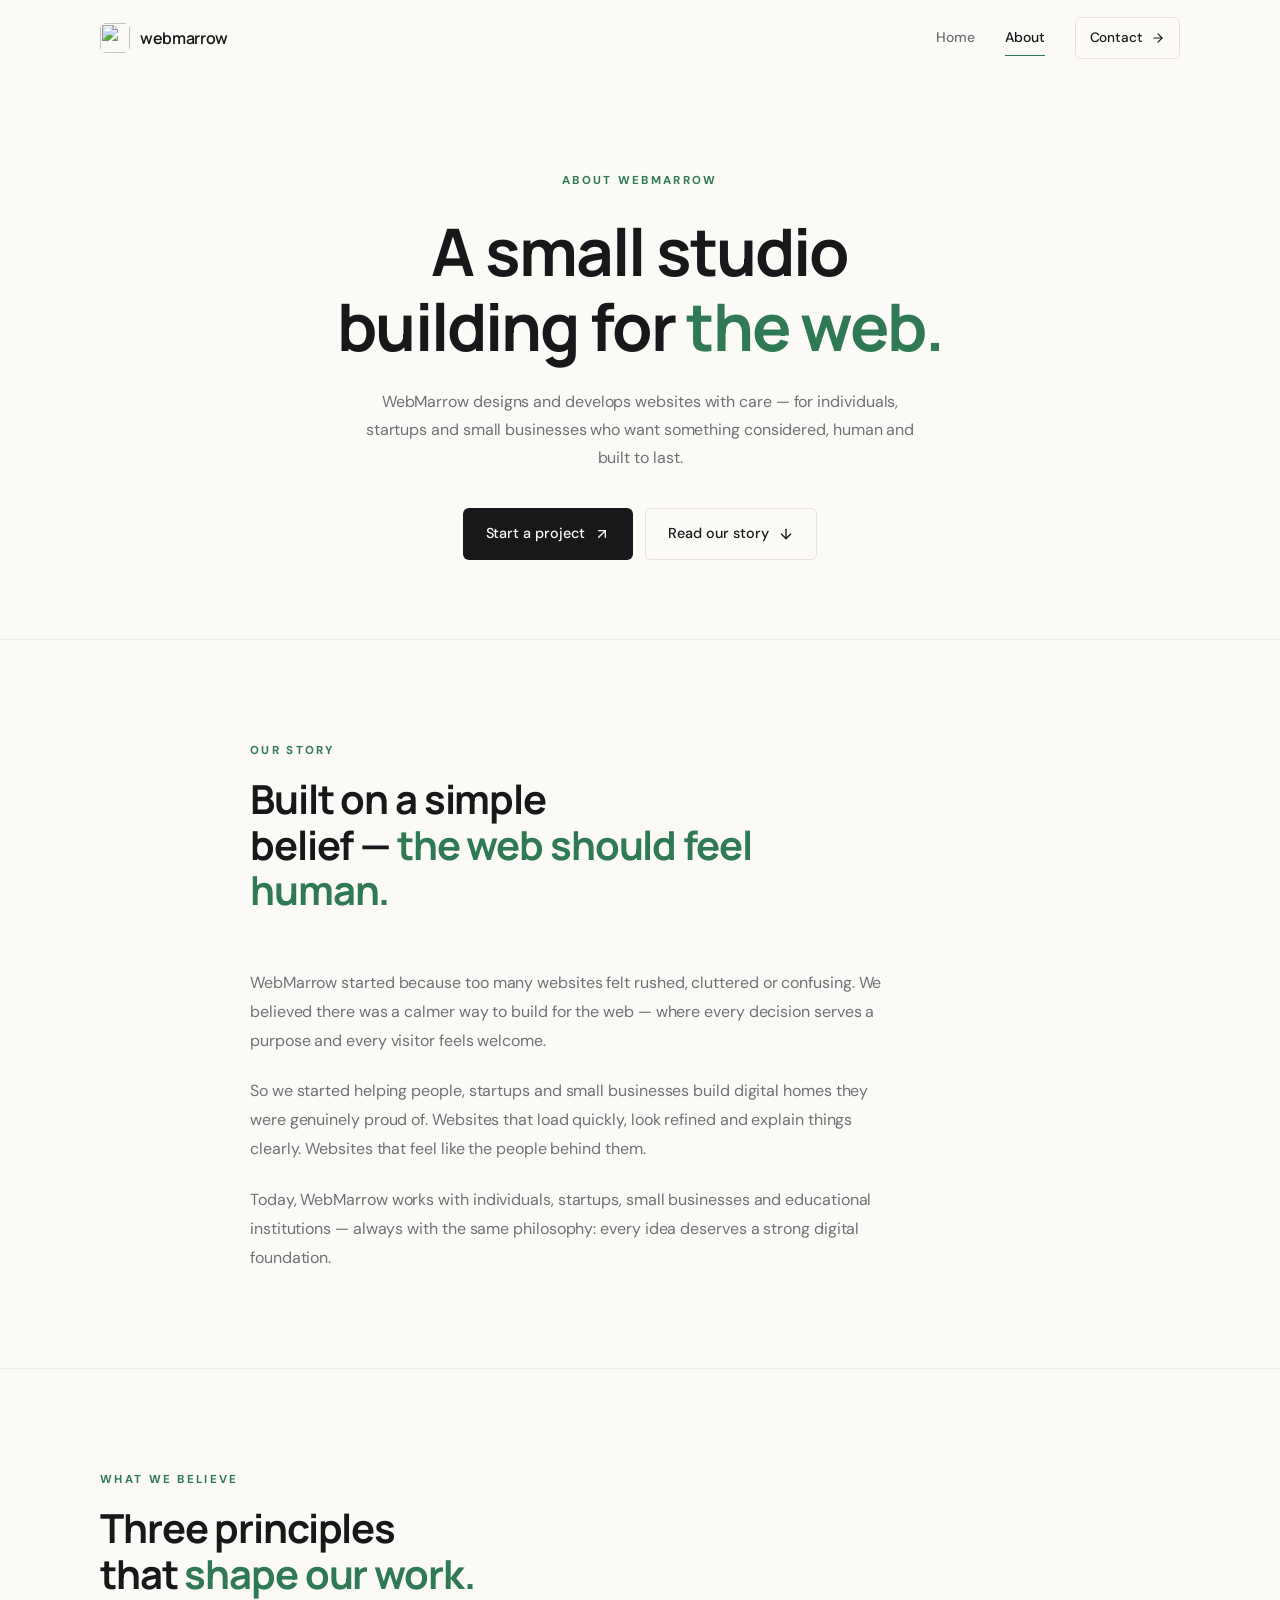
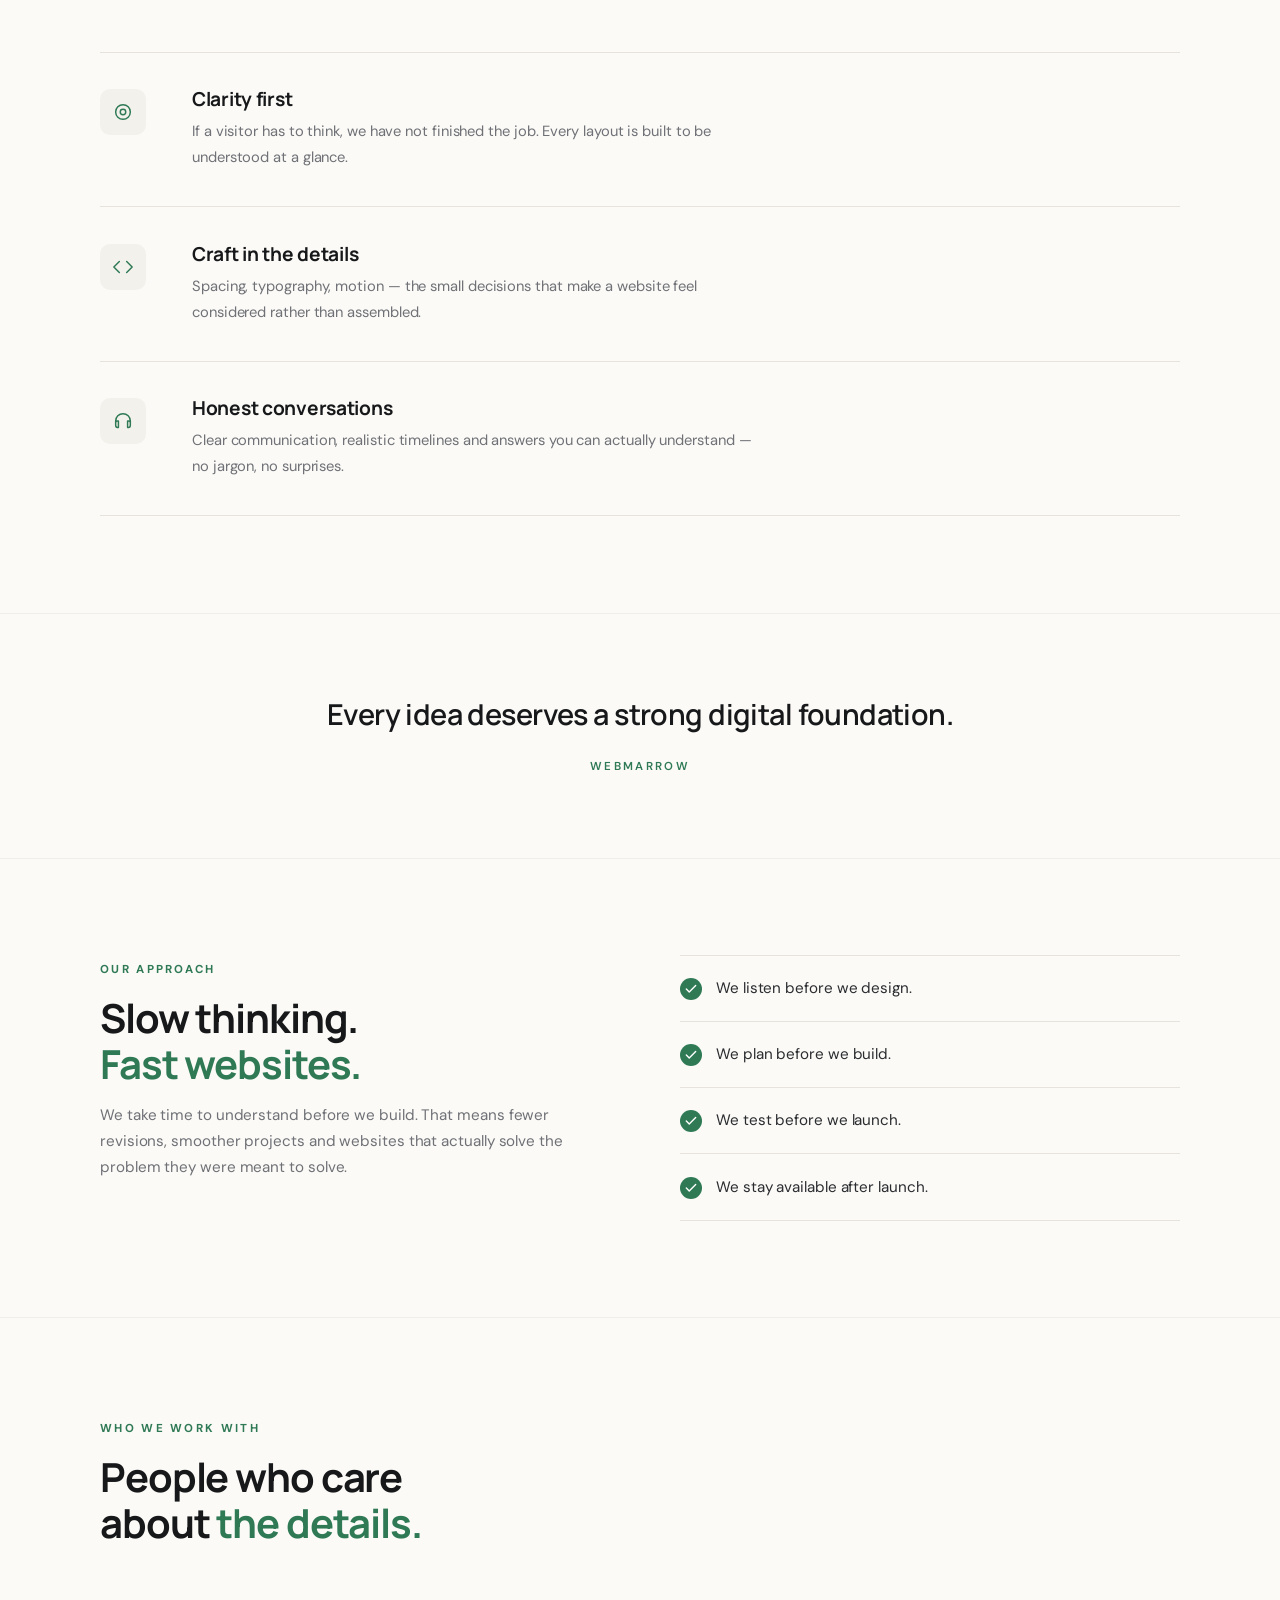
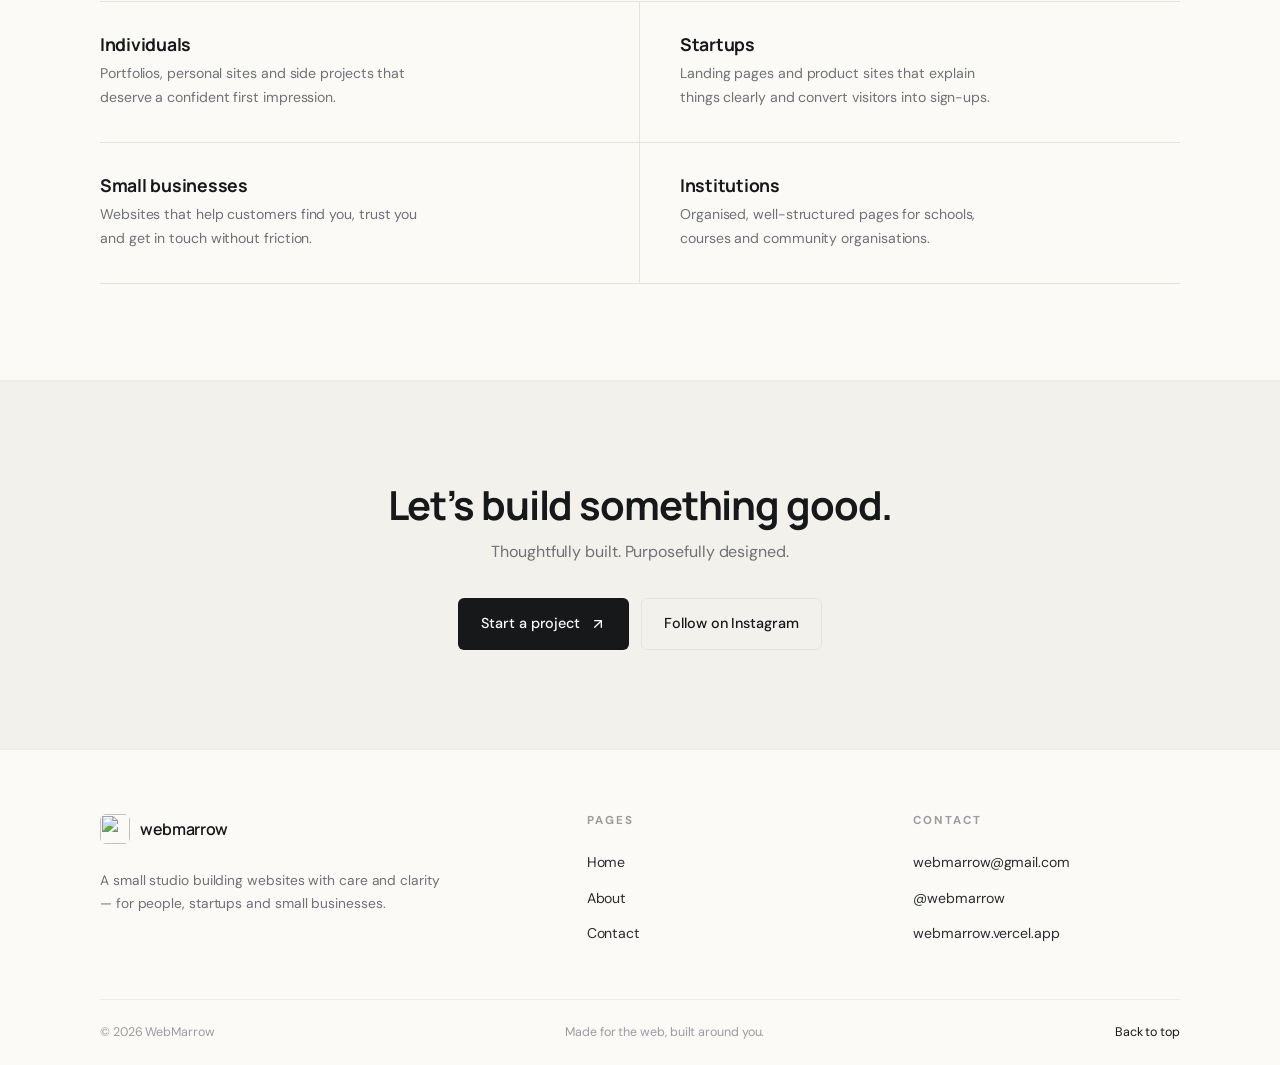
==== about.html @ 1753a2e5 "Create about.html" ====
<!doctype html>
<html lang="en">
<head>
  <meta charset="utf-8">
  <meta name="viewport" content="width=device-width, initial-scale=1">
  <meta name="theme-color" content="#fbfaf7">

  <title>About — WebMarrow</title>
  <meta name="description" content="WebMarrow is a small studio building websites with care and clarity. Learn about our story, values and how we work.">
  <meta name="author" content="WebMarrow">
  <link rel="canonical" href="https://webmarrow.vercel.app/about.html">

  <link rel="icon" href="favicon.ico">
  <link rel="apple-touch-icon" href="favicon.ico">

  <meta property="og:type" content="website">
  <meta property="og:title" content="About — WebMarrow">
  <meta property="og:description" content="A small studio building websites with care and clarity.">
  <meta property="og:url" content="https://webmarrow.vercel.app/about.html">
  <meta property="og:image" content="https://webmarrow.vercel.app/favicon.ico">

  <link rel="preconnect" href="https://fonts.googleapis.com">
  <link rel="preconnect" href="https://fonts.gstatic.com" crossorigin>
  <link href="https://fonts.googleapis.com/css2?family=DM+Sans:opsz,wght@9..40,400;9..40,500;9..40,600;9..40,700&family=Manrope:wght@500;600;700;800&display=swap" rel="stylesheet">

  <link rel="stylesheet" href="style.css">
</head>

<body>

  <!-- ==========================================================
       PRELOADER
  =========================================================== -->
  <div class="preloader" id="preloader" aria-hidden="true">
    <img class="preloader-logo" src="favicon.ico" alt="" width="36" height="36">
    <span class="preloader-name">webmarrow</span>
  </div>

  <!-- ==========================================================
       HEADER
  =========================================================== -->
  <header class="site-header" id="siteHeader">
    <div class="header-inner">

      <a class="brand" href="index.html" aria-label="WebMarrow home">
        <img class="brand-logo" src="favicon.ico" alt="" width="30" height="30">
        <span class="brand-name">webmarrow</span>
      </a>

      <nav class="nav" id="primaryNav" aria-label="Main navigation">
        <a class="nav-link" href="index.html">Home</a>
        <a class="nav-link is-active" href="about.html">About</a>
        <a class="nav-cta" href="index.html#contact">
          <span>Contact</span>
          <svg class="nav-cta-icon" viewBox="0 0 24 24" width="14" height="14"
               fill="none" stroke="currentColor" stroke-width="2"
               stroke-linecap="round" stroke-linejoin="round" aria-hidden="true">
            <line x1="5" y1="12" x2="19" y2="12"/>
            <polyline points="12 5 19 12 12 19"/>
          </svg>
        </a>
      </nav>

      <button class="nav-toggle" id="navToggle" type="button"
              aria-label="Open menu" aria-expanded="false"
              aria-controls="primaryNav">
        <span></span>
        <span></span>
      </button>

    </div>
  </header>

  <main id="main">

    <!-- ========================================================
         ABOUT HERO
    ========================================================= -->
    <section class="about-hero">
      <div class="wrap about-hero-inner">

        <p class="hero-eyebrow reveal">About WebMarrow</p>

        <h1 class="hero-title reveal" data-delay="80">
          A small studio<br>
          building for <em>the web.</em>
        </h1>

        <p class="hero-lead reveal" data-delay="160">
          WebMarrow designs and develops websites with care — for
          individuals, startups and small businesses who want something
          considered, human and built to last.
        </p>

        <div class="hero-actions reveal" data-delay="240">

          <a class="btn btn-primary" href="index.html#contact">
            <span>Start a project</span>
            <svg class="btn-icon" viewBox="0 0 24 24" width="16" height="16"
                 fill="none" stroke="currentColor" stroke-width="2"
                 stroke-linecap="round" stroke-linejoin="round" aria-hidden="true">
              <line x1="7" y1="17" x2="17" y2="7"/>
              <polyline points="7 7 17 7 17 17"/>
            </svg>
          </a>

          <a class="btn btn-ghost" href="#story">
            <span>Read our story</span>
            <svg class="btn-icon" viewBox="0 0 24 24" width="16" height="16"
                 fill="none" stroke="currentColor" stroke-width="2"
                 stroke-linecap="round" stroke-linejoin="round" aria-hidden="true">
              <line x1="12" y1="5" x2="12" y2="19"/>
              <polyline points="5 12 12 19 19 12"/>
            </svg>
          </a>

        </div>

      </div>
    </section>

    <!-- ========================================================
         STORY
    ========================================================= -->
    <section class="section story" id="story">
      <div class="wrap story-inner">

        <header class="section-head">
          <p class="eyebrow reveal">Our story</p>
          <h2 class="section-title reveal" data-delay="80">
            Built on a simple<br>
            belief — <em>the web should feel human.</em>
          </h2>
        </header>

        <div class="story-body">

          <p class="reveal">
            WebMarrow started because too many websites felt rushed,
            cluttered or confusing. We believed there was a calmer way to
            build for the web — where every decision serves a purpose and
            every visitor feels welcome.
          </p>

          <p class="reveal" data-delay="80">
            So we started helping people, startups and small businesses
            build digital homes they were genuinely proud of. Websites
            that load quickly, look refined and explain things clearly.
            Websites that feel like the people behind them.
          </p>

          <p class="reveal" data-delay="160">
            Today, WebMarrow works with individuals, startups, small
            businesses and educational institutions — always with the
            same philosophy: every idea deserves a strong digital
            foundation.
          </p>

        </div>

      </div>
    </section>

    <!-- ========================================================
         VALUES
    ========================================================= -->
    <section class="section values">
      <div class="wrap">

        <header class="section-head">
          <p class="eyebrow reveal">What we believe</p>
          <h2 class="section-title reveal" data-delay="80">
            Three principles<br>
            that <em>shape our work.</em>
          </h2>
        </header>

        <ul class="value-list">

          <li class="value-item reveal">

            <span class="value-icon" aria-hidden="true">
              <svg viewBox="0 0 24 24" width="22" height="22"
                   fill="none" stroke="currentColor" stroke-width="1.6"
                   stroke-linecap="round" stroke-linejoin="round">
                <circle cx="12" cy="12" r="8"/>
                <circle cx="12" cy="12" r="3"/>
              </svg>
            </span>

            <div class="value-body">
              <h3>Clarity first</h3>
              <p>If a visitor has to think, we have not finished the job.
                Every layout is built to be understood at a glance.</p>
            </div>

          </li>

          <li class="value-item reveal" data-delay="80">

            <span class="value-icon" aria-hidden="true">
              <svg viewBox="0 0 24 24" width="22" height="22"
                   fill="none" stroke="currentColor" stroke-width="1.6"
                   stroke-linecap="round" stroke-linejoin="round">
                <polyline points="16 18 22 12 16 6"/>
                <polyline points="8 6 2 12 8 18"/>
              </svg>
            </span>

            <div class="value-body">
              <h3>Craft in the details</h3>
              <p>Spacing, typography, motion — the small decisions that
                make a website feel considered rather than assembled.</p>
            </div>

          </li>

          <li class="value-item reveal" data-delay="160">

            <span class="value-icon" aria-hidden="true">
              <svg viewBox="0 0 24 24" width="22" height="22"
                   fill="none" stroke="currentColor" stroke-width="1.6"
                   stroke-linecap="round" stroke-linejoin="round">
                <path d="M4 12a8 8 0 0 1 16 0"/>
                <path d="M4 12v5a2 2 0 0 0 2 2h1v-7H6a2 2 0 0 0-2 2z"/>
                <path d="M20 12v5a2 2 0 0 1-2 2h-1v-7h1a2 2 0 0 1 2 2z"/>
              </svg>
            </span>

            <div class="value-body">
              <h3>Honest conversations</h3>
              <p>Clear communication, realistic timelines and answers you
                can actually understand — no jargon, no surprises.</p>
            </div>

          </li>

        </ul>

      </div>
    </section>

    <!-- ========================================================
         QUOTE
    ========================================================= -->
    <section class="section quote-section">
      <div class="wrap">
        <blockquote class="quote reveal">
          <p>Every idea deserves a strong digital foundation.</p>
          <cite>WebMarrow</cite>
        </blockquote>
      </div>
    </section>

    <!-- ========================================================
         APPROACH
    ========================================================= -->
    <section class="section approach">
      <div class="wrap approach-inner">

        <div class="approach-copy">
          <p class="eyebrow reveal">Our approach</p>
          <h2 class="section-title reveal" data-delay="80">
            Slow thinking.<br>
            <em>Fast websites.</em>
          </h2>
          <p class="section-sub reveal" data-delay="140">
            We take time to understand before we build. That means fewer
            revisions, smoother projects and websites that actually solve
            the problem they were meant to solve.
          </p>
        </div>

        <ul class="approach-list">

          <li class="approach-item reveal">
            <span class="approach-check" aria-hidden="true">
              <svg viewBox="0 0 24 24" width="14" height="14"
                   fill="none" stroke="currentColor" stroke-width="2.4"
                   stroke-linecap="round" stroke-linejoin="round">
                <polyline points="20 6 9 17 4 12"/>
              </svg>
            </span>
            <span>We listen before we design.</span>
          </li>

          <li class="approach-item reveal" data-delay="60">
            <span class="approach-check" aria-hidden="true">
              <svg viewBox="0 0 24 24" width="14" height="14"
                   fill="none" stroke="currentColor" stroke-width="2.4"
                   stroke-linecap="round" stroke-linejoin="round">
                <polyline points="20 6 9 17 4 12"/>
              </svg>
            </span>
            <span>We plan before we build.</span>
          </li>

          <li class="approach-item reveal" data-delay="120">
            <span class="approach-check" aria-hidden="true">
              <svg viewBox="0 0 24 24" width="14" height="14"
                   fill="none" stroke="currentColor" stroke-width="2.4"
                   stroke-linecap="round" stroke-linejoin="round">
                <polyline points="20 6 9 17 4 12"/>
              </svg>
            </span>
            <span>We test before we launch.</span>
          </li>

          <li class="approach-item reveal" data-delay="180">
            <span class="approach-check" aria-hidden="true">
              <svg viewBox="0 0 24 24" width="14" height="14"
                   fill="none" stroke="currentColor" stroke-width="2.4"
                   stroke-linecap="round" stroke-linejoin="round">
                <polyline points="20 6 9 17 4 12"/>
              </svg>
            </span>
            <span>We stay available after launch.</span>
          </li>

        </ul>

      </div>
    </section>

    <!-- ========================================================
         WHO WE WORK WITH
    ========================================================= -->
    <section class="section who">
      <div class="wrap">

        <header class="section-head">
          <p class="eyebrow reveal">Who we work with</p>
          <h2 class="section-title reveal" data-delay="80">
            People who care<br>
            about <em>the details.</em>
          </h2>
        </header>

        <ul class="who-list">

          <li class="who-item reveal">
            <h3>Individuals</h3>
            <p>Portfolios, personal sites and side projects that deserve
              a confident first impression.</p>
          </li>

          <li class="who-item reveal" data-delay="80">
            <h3>Startups</h3>
            <p>Landing pages and product sites that explain things
              clearly and convert visitors into sign-ups.</p>
          </li>

          <li class="who-item reveal" data-delay="160">
            <h3>Small businesses</h3>
            <p>Websites that help customers find you, trust you and get
              in touch without friction.</p>
          </li>

          <li class="who-item reveal" data-delay="240">
            <h3>Institutions</h3>
            <p>Organised, well-structured pages for schools, courses and
              community organisations.</p>
          </li>

        </ul>

      </div>
    </section>

    <!-- ========================================================
         CTA
    ========================================================= -->
    <section class="cta-band">
      <div class="wrap cta-inner">

        <h2 class="reveal">Let’s build something good.</h2>

        <p class="reveal" data-delay="80">
          Thoughtfully built. Purposefully designed.
        </p>

        <div class="cta-actions reveal" data-delay="140">

          <a class="btn btn-primary" href="index.html#contact">
            <span>Start a project</span>
            <svg class="btn-icon" viewBox="0 0 24 24" width="16" height="16"
                 fill="none" stroke="currentColor" stroke-width="2"
                 stroke-linecap="round" stroke-linejoin="round" aria-hidden="true">
              <line x1="7" y1="17" x2="17" y2="7"/>
              <polyline points="7 7 17 7 17 17"/>
            </svg>
          </a>

          <a class="btn btn-ghost" href="https://instagram.com/webmarrow"
             target="_blank" rel="noopener">
            <span>Follow on Instagram</span>
          </a>

        </div>

      </div>
    </section>

  </main>

  <!-- ==========================================================
       FOOTER
  =========================================================== -->
  <footer class="site-footer">
    <div class="wrap footer-top">

      <div class="footer-brand">
        <a class="brand" href="index.html" aria-label="WebMarrow home">
          <img class="brand-logo" src="favicon.ico" alt=""
               width="28" height="28">
          <span class="brand-name">webmarrow</span>
        </a>
        <p>
          A small studio building websites with care and clarity — for
          people, startups and small businesses.
        </p>
      </div>

      <nav class="footer-col" aria-label="Footer navigation">
        <h3>Pages</h3>
        <a href="index.html">Home</a>
        <a href="about.html">About</a>
        <a href="index.html#contact">Contact</a>
      </nav>

      <div class="footer-col">
        <h3>Contact</h3>
        <a href="mailto:webmarrow@gmail.com">webmarrow@gmail.com</a>
        <a href="https://instagram.com/webmarrow"
           target="_blank" rel="noopener">@webmarrow</a>
        <a href="https://webmarrow.vercel.app"
           target="_blank" rel="noopener">webmarrow.vercel.app</a>
      </div>

    </div>

    <div class="wrap footer-bottom">
      <span>© <span data-year>2025</span> WebMarrow</span>
      <span>Made for the web, built around you.</span>
      <a href="#main">Back to top</a>
    </div>
  </footer>

  <!-- ==========================================================
       BACK TO TOP
  =========================================================== -->
  <button class="back-to-top" id="backToTop" type="button"
          aria-label="Back to top">
    <svg viewBox="0 0 24 24" width="18" height="18"
         fill="none" stroke="currentColor" stroke-width="2"
         stroke-linecap="round" stroke-linejoin="round" aria-hidden="true">
      <line x1="12" y1="19" x2="12" y2="5"/>
      <polyline points="5 12 12 5 19 12"/>
    </svg>
  </button>

  <!-- ==========================================================
       TOAST
  =========================================================== -->
  <div class="toast" id="toast" role="status" aria-live="polite"></div>

  <script src="script.js"></script>
</body>
</html>
---- style.css ----
/* ============================================================
   WEBMARROW — STYLE.CSS
   ------------------------------------------------------------
   A quiet, editorial system. Solid colours only. No gradients.
   No emojis. No AI-tells. Just type, space and motion.
   Smoother reveal motion, hover states and transitions.
   ============================================================ */

/* ============================================================
   CONTENTS
   ------------------------------------------------------------
   01. Fonts
   02. Reset
   03. Design tokens
   04. Base typography
   05. Layout
   06. Utilities
   07. Preloader
   08. Header & brand
   09. Navigation
   10. Mobile navigation
   11. Buttons
   12. Eyebrow & section heads
   13. Hero (home)
   14. Services
   15. Process
   16. FAQ
   17. Contact
   18. About hero
   19. Story
   20. Values
   21. Quote
   22. Approach
   23. Who we work with
   24. CTA band
   25. Footer
   26. Back to top
   27. Toast
   28. Reveal animations
   29. Keyframes
   30. Media queries — 1000px
   31. Media queries — 760px
   32. Media queries — 520px
   33. Reduced motion
   ============================================================ */

/* ============================================================
   01. FONTS
   ============================================================ */
@import url('https://fonts.googleapis.com/css2?family=DM+Sans:opsz,wght@9..40,400;9..40,500;9..40,600;9..40,700&family=Manrope:wght@500;600;700;800&display=swap');

/* ============================================================
   02. RESET
   ============================================================ */
*,
*::before,
*::after {
  box-sizing: border-box;
  margin: 0;
  padding: 0;
  -webkit-tap-highlight-color: transparent;
}

html {
  scroll-behavior: smooth;
  -webkit-text-size-adjust: 100%;
}

body {
  min-height: 100vh;
  overflow-x: hidden;
  -webkit-font-smoothing: antialiased;
  -moz-osx-font-smoothing: grayscale;
}

img,
svg {
  display: block;
  max-width: 100%;
}

button {
  font: inherit;
  color: inherit;
  background: none;
  border: 0;
  cursor: pointer;
  -webkit-tap-highlight-color: transparent;
  -webkit-appearance: none;
  appearance: none;
}

button::-moz-focus-inner {
  border: 0;
  padding: 0;
}

a {
  color: inherit;
  text-decoration: none;
  -webkit-tap-highlight-color: transparent;
}

ul,
ol {
  list-style: none;
}

input,
textarea,
select {
  font: inherit;
  color: inherit;
  -webkit-appearance: none;
  appearance: none;
}

a:focus,
button:focus,
input:focus,
textarea:focus,
select:focus {
  outline: none;
}

a:focus-visible,
button:focus-visible,
input:focus-visible,
textarea:focus-visible,
select:focus-visible {
  outline: 2px solid var(--green);
  outline-offset: 3px;
  border-radius: 4px;
}

/* ============================================================
   03. DESIGN TOKENS
   ============================================================ */
:root {
  --bg: #fbfaf7;
  --surface: #ffffff;
  --soft: #f3f1ec;
  --soft-2: #eceae4;

  --ink: #17181a;
  --ink-2: #2a2c2f;
  --muted: #6f7176;
  --muted-2: #9a9c9f;

  --line: #e6e3dc;
  --line-2: #efedE7;

  --green: #2f7a55;
  --green-dark: #1f5e40;
  --green-soft: #eaf1ec;

  --error: #c94a3f;

  --r-xs: 4px;
  --r-sm: 6px;
  --r-md: 10px;
  --r-lg: 14px;

  --ease: cubic-bezier(0.22, 1, 0.36, 1);
  --ease-out: cubic-bezier(0.16, 1, 0.3, 1);
  --ease-soft: cubic-bezier(0.4, 0, 0.2, 1);

  --t-fast: 0.24s;
  --t-mid: 0.46s;
  --t-slow: 0.85s;

  --header-h: 76px;
  --wrap: 1080px;
  --gutter: 24px;
}

/* ============================================================
   04. BASE TYPOGRAPHY
   ============================================================ */
body {
  background: var(--bg);
  color: var(--ink);
  font-family: 'DM Sans', system-ui, -apple-system, sans-serif;
  font-size: 16px;
  line-height: 1.65;
  letter-spacing: -0.005em;
}

h1,
h2,
h3,
h4 {
  font-family: 'Manrope', 'DM Sans', sans-serif;
  font-weight: 700;
  letter-spacing: -0.028em;
  line-height: 1.14;
  color: var(--ink);
}

h1 {
  font-size: clamp(2.4rem, 5.2vw, 4.1rem);
}

h2 {
  font-size: clamp(1.75rem, 3.4vw, 2.5rem);
}

h3 {
  font-size: 1.1rem;
  letter-spacing: -0.015em;
}

p {
  color: var(--muted);
}

em {
  font-style: normal;
  color: var(--green);
}

strong {
  color: var(--ink-2);
  font-weight: 600;
}

::selection {
  background: var(--ink);
  color: var(--bg);
}

/* ============================================================
   05. LAYOUT
   ============================================================ */
.wrap {
  width: min(var(--wrap), calc(100% - (var(--gutter) * 2)));
  margin-inline: auto;
}

.section {
  padding: 96px 0;
}

/* ============================================================
   06. UTILITIES
   ============================================================ */
.eyebrow {
  display: inline-block;
  font-size: 0.72rem;
  font-weight: 700;
  letter-spacing: 0.2em;
  text-transform: uppercase;
  color: var(--green);
  margin-bottom: 16px;
}

.section-head {
  margin-bottom: 56px;
  max-width: 640px;
}

.section-title {
  margin-bottom: 16px;
}

.section-sub {
  font-size: 0.95rem;
  line-height: 1.7;
  color: var(--muted);
  max-width: 520px;
}

/* ============================================================
   07. PRELOADER
   ============================================================ */
.preloader {
  position: fixed;
  inset: 0;
  z-index: 9999;
  display: grid;
  place-items: center;
  align-content: center;
  gap: 14px;
  background: var(--bg);
  transition: opacity 0.5s var(--ease),
              visibility 0.5s var(--ease);
}

.preloader.is-hidden {
  opacity: 0;
  visibility: hidden;
}

.preloader-logo {
  width: 36px;
  height: 36px;
  object-fit: contain;
  animation: fadeUp 0.8s var(--ease-out) both;
}

.preloader-name {
  font-family: 'Manrope', sans-serif;
  font-size: 0.95rem;
  font-weight: 600;
  letter-spacing: -0.02em;
  color: var(--ink);
  animation: fadeUp 0.8s 0.12s var(--ease-out) both;
}

/* ============================================================
   08. HEADER & BRAND
   ============================================================ */
.site-header {
  position: fixed;
  top: 0;
  left: 0;
  right: 0;
  z-index: 100;
  transition: background var(--t-mid) var(--ease),
              border-color var(--t-mid) var(--ease),
              transform var(--t-mid) var(--ease);
  border-bottom: 1px solid transparent;
}

.site-header.is-scrolled {
  background: rgba(251, 250, 247, 0.9);
  backdrop-filter: saturate(160%) blur(10px);
  -webkit-backdrop-filter: saturate(160%) blur(10px);
  border-bottom-color: var(--line-2);
}

.site-header.is-hidden {
  transform: translateY(-100%);
}

.header-inner {
  width: min(var(--wrap), calc(100% - (var(--gutter) * 2)));
  margin-inline: auto;
  height: var(--header-h);
  display: flex;
  align-items: center;
  justify-content: space-between;
  gap: 24px;
}

.brand {
  display: inline-flex;
  align-items: center;
  gap: 10px;
  font-family: 'Manrope', sans-serif;
  font-weight: 600;
  font-size: 1rem;
  letter-spacing: -0.02em;
  color: var(--ink);
  transition: opacity var(--t-fast) var(--ease);
}

.brand:hover {
  opacity: 0.75;
}

.brand-logo {
  width: 30px;
  height: 30px;
  object-fit: contain;
  border-radius: 6px;
}

.brand-name {
  color: var(--ink);
}

/* ============================================================
   09. NAVIGATION
   ============================================================ */
.nav {
  display: flex;
  align-items: center;
  gap: 30px;
  font-size: 0.875rem;
  font-weight: 500;
}

.nav-link {
  color: var(--muted);
  padding: 4px 0;
  position: relative;
  transition: color var(--t-fast) var(--ease);
}

.nav-link::after {
  content: '';
  position: absolute;
  left: 0;
  bottom: -2px;
  width: 100%;
  height: 1px;
  background: var(--green);
  transform: scaleX(0);
  transform-origin: left center;
  transition: transform var(--t-mid) var(--ease);
}

.nav-link:hover,
.nav-link.is-active {
  color: var(--ink);
}

.nav-link:hover::after,
.nav-link.is-active::after {
  transform: scaleX(1);
}

.nav-cta {
  display: inline-flex;
  align-items: center;
  gap: 8px;
  padding: 9px 14px;
  border: 1px solid var(--line);
  border-radius: var(--r-sm);
  color: var(--ink);
  font-weight: 500;
  font-size: 0.85rem;
  background: transparent;
  position: relative;
  overflow: hidden;
  transition: background var(--t-mid) var(--ease),
              border-color var(--t-mid) var(--ease),
              color var(--t-mid) var(--ease),
              transform var(--t-fast) var(--ease);
}

.nav-cta::before {
  content: '';
  position: absolute;
  inset: 0;
  background: var(--green);
  transform: scaleX(0);
  transform-origin: right center;
  transition: transform var(--t-mid) var(--ease);
  z-index: 0;
}

.nav-cta > * {
  position: relative;
  z-index: 1;
}

.nav-cta-icon {
  transition: transform var(--t-mid) var(--ease);
}

.nav-cta:hover {
  color: #ffffff;
  border-color: var(--green);
}

.nav-cta:hover::before {
  transform: scaleX(1);
  transform-origin: left center;
}

.nav-cta:hover .nav-cta-icon {
  transform: translateX(3px);
}

.nav-cta:active {
  transform: translateY(1px);
}

/* ============================================================
   10. MOBILE NAVIGATION
   ============================================================ */
.nav-toggle {
  display: none;
  width: 40px;
  height: 40px;
  position: relative;
  border-radius: var(--r-sm);
  border: 1px solid var(--line);
  background: transparent;
  transition: background var(--t-fast) var(--ease),
              border-color var(--t-fast) var(--ease);
}

.nav-toggle:hover {
  background: var(--soft);
}

.nav-toggle span {
  position: absolute;
  left: 50%;
  width: 16px;
  height: 1.6px;
  background: var(--ink);
  border-radius: 2px;
  transform: translateX(-50%);
  transition: transform var(--t-mid) var(--ease),
              opacity var(--t-fast) var(--ease),
              top var(--t-mid) var(--ease);
}

.nav-toggle span:nth-child(1) {
  top: 16px;
}

.nav-toggle span:nth-child(2) {
  top: 22px;
}

.nav-toggle.is-open span:nth-child(1) {
  top: 19px;
  transform: translateX(-50%) rotate(45deg);
}

.nav-toggle.is-open span:nth-child(2) {
  top: 19px;
  transform: translateX(-50%) rotate(-45deg);
}

/* ============================================================
   11. BUTTONS
   ============================================================ */
.btn {
  position: relative;
  display: inline-flex;
  align-items: center;
  justify-content: center;
  gap: 10px;
  padding: 13px 22px;
  border-radius: var(--r-sm);
  font-family: 'DM Sans', sans-serif;
  font-size: 0.9rem;
  font-weight: 500;
  letter-spacing: -0.005em;
  border: 1px solid transparent;
  cursor: pointer;
  overflow: hidden;
  transition: background var(--t-mid) var(--ease),
              color var(--t-mid) var(--ease),
              border-color var(--t-mid) var(--ease),
              transform var(--t-fast) var(--ease);
  -webkit-tap-highlight-color: transparent;
}

.btn .btn-icon {
  transition: transform var(--t-mid) var(--ease);
}

/* -- Primary -- */
.btn-primary {
  background: var(--ink);
  color: var(--bg);
}

.btn-primary:hover {
  background: var(--green);
  color: #ffffff;
}

.btn-primary:hover .btn-icon {
  transform: translate(3px, -3px);
}

.btn-primary:active {
  transform: translateY(1px) scale(0.985);
}

/* -- Ghost -- */
.btn-ghost {
  background: transparent;
  color: var(--ink);
  border-color: var(--line);
  position: relative;
  overflow: hidden;
  transition: background var(--t-mid) var(--ease),
              color var(--t-mid) var(--ease),
              border-color var(--t-mid) var(--ease),
              transform var(--t-fast) var(--ease);
}

.btn-ghost::before {
  content: '';
  position: absolute;
  inset: 0;
  background: var(--green);
  transform: scaleX(0);
  transform-origin: right center;
  transition: transform var(--t-mid) var(--ease);
  z-index: 0;
}

.btn-ghost > * {
  position: relative;
  z-index: 1;
}

.btn-ghost:hover,
.btn-ghost:focus-visible,
.btn-ghost:active {
  color: #ffffff;
  border-color: var(--green);
  background: transparent;
}

.btn-ghost:hover::before,
.btn-ghost:focus-visible::before,
.btn-ghost:active::before {
  transform: scaleX(1);
  transform-origin: left center;
}

.btn-ghost:hover .btn-icon {
  transform: translateX(4px);
}

.btn-ghost:active {
  transform: translateY(1px) scale(0.985);
}

.btn-full {
  width: 100%;
}

/* ============================================================
   12. HERO (HOME)
   ============================================================ */
.hero {
  padding-top: calc(var(--header-h) + 90px);
  padding-bottom: 100px;
  text-align: center;
}

.hero-inner {
  max-width: 760px;
  margin-inline: auto;
}

.hero-eyebrow {
  display: inline-block;
  font-size: 0.72rem;
  font-weight: 700;
  letter-spacing: 0.2em;
  text-transform: uppercase;
  color: var(--green);
  margin-bottom: 24px;
}

.hero-title {
  margin-bottom: 24px;
}

.hero-title em {
  color: var(--green);
}

.hero-lead {
  max-width: 560px;
  margin-inline: auto;
  font-size: 1rem;
  line-height: 1.75;
  color: var(--muted);
}

.hero-actions {
  display: flex;
  align-items: center;
  justify-content: center;
  gap: 12px;
  margin-top: 36px;
  flex-wrap: wrap;
}

.hero-note {
  margin-top: 40px;
  font-size: 0.8rem;
  color: var(--muted-2);
  letter-spacing: 0.02em;
}

/* ============================================================
   13. SERVICES
   ============================================================ */
.services {
  border-top: 1px solid var(--line-2);
}

.service-list {
  display: grid;
  grid-template-columns: 1fr;
  gap: 0;
  border-top: 1px solid var(--line);
}

.service-item {
  display: grid;
  grid-template-columns: 80px 1fr;
  gap: 32px;
  align-items: start;
  padding: 36px 0;
  border-bottom: 1px solid var(--line);
  transition: background var(--t-mid) var(--ease),
              padding var(--t-mid) var(--ease);
}

.service-item:hover {
  background: var(--soft);
  padding-left: 16px;
  padding-right: 16px;
}

.service-num {
  font-family: 'Manrope', sans-serif;
  font-size: 0.85rem;
  font-weight: 600;
  color: var(--green);
  letter-spacing: 0.04em;
  padding-top: 6px;
}

.service-body h3 {
  font-size: 1.25rem;
  margin-bottom: 8px;
}

.service-body p {
  font-size: 0.92rem;
  line-height: 1.7;
  color: var(--muted);
  max-width: 560px;
}

/* ============================================================
   14. PROCESS
   ============================================================ */
.process {
  border-top: 1px solid var(--line-2);
}

.process-list {
  display: grid;
  grid-template-columns: repeat(3, 1fr);
  gap: 40px;
}

.process-step {
  padding-top: 24px;
  border-top: 1px solid var(--line);
  transition: border-color var(--t-mid) var(--ease);
}

.process-step:hover {
  border-top-color: var(--green);
}

.process-num {
  display: inline-block;
  font-family: 'Manrope', sans-serif;
  font-size: 0.8rem;
  font-weight: 600;
  color: var(--green);
  letter-spacing: 0.04em;
  margin-bottom: 14px;
}

.process-step h3 {
  font-size: 1.15rem;
  margin-bottom: 8px;
}

.process-step p {
  font-size: 0.9rem;
  line-height: 1.7;
  color: var(--muted);
}

/* ============================================================
   15. FAQ
   ============================================================ */
.faq {
  border-top: 1px solid var(--line-2);
}

.faq-grid {
  display: grid;
  grid-template-columns: 0.8fr 1.2fr;
  gap: 60px;
  align-items: start;
}

.faq-copy .section-title {
  margin-bottom: 16px;
}

.faq-list {
  display: grid;
  gap: 0;
  border-top: 1px solid var(--line);
}

.faq-item {
  border-bottom: 1px solid var(--line);
}

.faq-question {
  display: flex;
  align-items: center;
  justify-content: space-between;
  gap: 16px;
  width: 100%;
  padding: 22px 0;
  font-size: 0.95rem;
  font-weight: 500;
  text-align: left;
  color: var(--ink);
  transition: color var(--t-fast) var(--ease),
              padding var(--t-mid) var(--ease);
}

.faq-question:hover {
  color: var(--green);
  padding-left: 8px;
  padding-right: 8px;
}

.faq-icon {
  position: relative;
  width: 16px;
  height: 16px;
  flex-shrink: 0;
}

.faq-icon::before,
.faq-icon::after {
  content: '';
  position: absolute;
  left: 50%;
  top: 50%;
  background: currentColor;
  border-radius: 2px;
  transform: translate(-50%, -50%);
  transition: transform var(--t-mid) var(--ease),
              opacity var(--t-mid) var(--ease);
}

.faq-icon::before {
  width: 12px;
  height: 1.4px;
}

.faq-icon::after {
  width: 1.4px;
  height: 12px;
}

.faq-item.is-open .faq-icon::after {
  transform: translate(-50%, -50%) rotate(90deg);
  opacity: 0;
}

.faq-answer {
  max-height: 0;
  overflow: hidden;
  transition: max-height var(--t-mid) var(--ease);
}

.faq-answer p {
  padding: 0 0 22px;
  font-size: 0.88rem;
  line-height: 1.75;
  color: var(--muted);
  max-width: 520px;
}

/* ============================================================
   16. CONTACT
   ============================================================ */
.contact {
  padding: 96px 0;
  border-top: 1px solid var(--line-2);
}

.contact-grid {
  display: grid;
  grid-template-columns: 1fr 1fr;
  gap: 70px;
  align-items: start;
}

.contact-copy .section-title {
  margin-bottom: 18px;
}

.contact-details {
  margin-top: 40px;
  display: grid;
  gap: 0;
  border-top: 1px solid var(--line);
}

.contact-details li {
  display: grid;
  grid-template-columns: auto 1fr auto;
  align-items: center;
  gap: 16px;
  padding: 18px 0;
  border-bottom: 1px solid var(--line);
  transition: padding var(--t-mid) var(--ease);
}

.contact-details li:hover {
  padding-left: 8px;
  padding-right: 8px;
}

.contact-icon {
  width: 34px;
  height: 34px;
  display: grid;
  place-items: center;
  border-radius: var(--r-sm);
  background: var(--soft);
  color: var(--green);
  transition: background var(--t-mid) var(--ease),
              color var(--t-mid) var(--ease);
}

.contact-details li:hover .contact-icon {
  background: var(--green);
  color: #ffffff;
}

.contact-meta small {
  display: block;
  font-size: 0.68rem;
  font-weight: 600;
  letter-spacing: 0.14em;
  text-transform: uppercase;
  color: var(--muted-2);
  margin-bottom: 2px;
}

.contact-meta a {
  font-size: 0.9rem;
  color: var(--ink);
  transition: color var(--t-fast) var(--ease);
}

.contact-meta a:hover {
  color: var(--green);
}

.copy-btn {
  font-size: 0.72rem;
  padding: 6px 10px;
  border: 1px solid var(--line);
  border-radius: var(--r-xs);
  color: var(--muted);
  background: transparent;
  transition: all var(--t-fast) var(--ease);
}

.copy-btn:hover {
  border-color: var(--green);
  color: var(--green);
}

.copy-btn.is-copied {
  background: var(--green);
  border-color: var(--green);
  color: #ffffff;
}

.contact-form {
  display: grid;
  gap: 4px;
  background: var(--surface);
  border: 1px solid var(--line);
  border-radius: var(--r-lg);
  padding: 32px;
}

.field {
  display: grid;
  gap: 6px;
  margin-bottom: 16px;
}

.field label {
  font-size: 0.78rem;
  font-weight: 500;
  color: var(--ink-2);
  letter-spacing: 0.005em;
}

.field input,
.field textarea,
.field select {
  width: 100%;
  padding: 12px 0;
  border: 0;
  border-bottom: 1px solid var(--line);
  border-radius: 0;
  background: transparent;
  font-size: 0.92rem;
  color: var(--ink);
  transition: border-color var(--t-mid) var(--ease);
}

.field textarea {
  resize: vertical;
  min-height: 92px;
  font-family: inherit;
}

.field input::placeholder,
.field textarea::placeholder {
  color: var(--muted-2);
}

.field input:focus,
.field textarea:focus {
  border-bottom-color: var(--green);
}

.field input.is-error,
.field textarea.is-error {
  border-bottom-color: var(--error);
}

.field-error {
  font-size: 0.72rem;
  color: var(--error);
  min-height: 14px;
}

.form-note {
  font-size: 0.74rem;
  line-height: 1.6;
  color: var(--muted-2);
  margin-top: 10px;
}

.form-note strong {
  color: var(--ink-2);
  font-weight: 500;
}

.form-status {
  font-size: 0.78rem;
  color: var(--green);
  min-height: 18px;
  margin-top: 6px;
}

/* ============================================================
   17. ABOUT HERO
   ============================================================ */
.about-hero {
  padding-top: calc(var(--header-h) + 90px);
  padding-bottom: 80px;
  text-align: center;
  border-bottom: 1px solid var(--line-2);
}

.about-hero-inner {
  max-width: 760px;
  margin-inline: auto;
}

/* ============================================================
   18. STORY
   ============================================================ */
.story {
  border-bottom: 1px solid var(--line-2);
}

.story-inner {
  max-width: 780px;
  margin-inline: auto;
}

.story-body {
  display: grid;
  gap: 22px;
}

.story-body p {
  font-size: 1rem;
  line-height: 1.8;
  color: var(--muted);
  max-width: 640px;
}

/* ============================================================
   19. VALUES
   ============================================================ */
.values {
  border-bottom: 1px solid var(--line-2);
}

.value-list {
  display: grid;
  gap: 0;
  border-top: 1px solid var(--line);
}

.value-item {
  display: grid;
  grid-template-columns: 60px 1fr;
  gap: 32px;
  align-items: start;
  padding: 36px 0;
  border-bottom: 1px solid var(--line);
  transition: background var(--t-mid) var(--ease),
              padding var(--t-mid) var(--ease);
}

.value-item:hover {
  background: var(--soft);
  padding-left: 16px;
  padding-right: 16px;
}

.value-icon {
  width: 46px;
  height: 46px;
  display: grid;
  place-items: center;
  border-radius: var(--r-md);
  background: var(--soft);
  color: var(--green);
  transition: background var(--t-mid) var(--ease),
              color var(--t-mid) var(--ease);
}

.value-item:hover .value-icon {
  background: var(--green);
  color: #ffffff;
}

.value-body h3 {
  font-size: 1.2rem;
  margin-bottom: 8px;
}

.value-body p {
  font-size: 0.92rem;
  line-height: 1.75;
  color: var(--muted);
  max-width: 560px;
}

/* ============================================================
   20. QUOTE
   ============================================================ */
.quote-section {
  padding: 80px 0;
  border-bottom: 1px solid var(--line-2);
}

.quote {
  max-width: 720px;
  margin-inline: auto;
  text-align: center;
}

.quote p {
  font-family: 'Manrope', sans-serif;
  font-size: clamp(1.3rem, 2.6vw, 1.8rem);
  font-weight: 600;
  letter-spacing: -0.02em;
  line-height: 1.4;
  color: var(--ink);
  margin-bottom: 18px;
}

.quote cite {
  display: inline-block;
  font-style: normal;
  font-size: 0.72rem;
  font-weight: 600;
  letter-spacing: 0.2em;
  text-transform: uppercase;
  color: var(--green);
}

/* ============================================================
   21. APPROACH
   ============================================================ */
.approach {
  border-bottom: 1px solid var(--line-2);
}

.approach-inner {
  display: grid;
  grid-template-columns: 1fr 1fr;
  gap: 80px;
  align-items: start;
}

.approach-list {
  display: grid;
  gap: 0;
  border-top: 1px solid var(--line);
}

.approach-item {
  display: flex;
  align-items: center;
  gap: 14px;
  padding: 20px 0;
  border-bottom: 1px solid var(--line);
  font-size: 0.95rem;
  color: var(--ink-2);
  transition: padding var(--t-mid) var(--ease);
}

.approach-item:hover {
  padding-left: 8px;
}

.approach-check {
  width: 22px;
  height: 22px;
  display: grid;
  place-items: center;
  border-radius: 50%;
  background: var(--green);
  color: #ffffff;
  flex-shrink: 0;
  transition: transform var(--t-mid) var(--ease);
}

.approach-item:hover .approach-check {
  transform: scale(1.08);
}

/* ============================================================
   22. WHO WE WORK WITH
   ============================================================ */
.who {
  border-bottom: 1px solid var(--line-2);
}

.who-list {
  display: grid;
  grid-template-columns: repeat(2, 1fr);
  gap: 0;
  border-top: 1px solid var(--line);
}

.who-item {
  padding: 32px 32px 32px 0;
  border-bottom: 1px solid var(--line);
  transition: background var(--t-mid) var(--ease),
              padding var(--t-mid) var(--ease);
}

.who-item:nth-child(odd) {
  border-right: 1px solid var(--line);
  padding-right: 40px;
}

.who-item:nth-child(even) {
  padding-left: 40px;
}

.who-item:hover {
  background: var(--soft);
}

.who-item h3 {
  font-size: 1.1rem;
  margin-bottom: 8px;
}

.who-item p {
  font-size: 0.88rem;
  line-height: 1.7;
  color: var(--muted);
  max-width: 320px;
}

/* ============================================================
   23. CTA BAND
   ============================================================ */
.cta-band {
  padding: 100px 0;
  background: var(--soft);
  border-top: 1px solid var(--line-2);
  text-align: center;
}

.cta-inner h2 {
  margin-bottom: 12px;
}

.cta-inner p {
  font-size: 1rem;
  color: var(--muted);
}

.cta-actions {
  display: flex;
  align-items: center;
  justify-content: center;
  gap: 12px;
  margin-top: 32px;
  flex-wrap: wrap;
}

/* ============================================================
   24. FOOTER
   ============================================================ */
.site-footer {
  background: var(--bg);
  border-top: 1px solid var(--line-2);
  padding-top: 64px;
}

.footer-top {
  display: grid;
  grid-template-columns: 1.6fr 1fr 1fr;
  gap: 60px;
  padding-bottom: 48px;
}

.footer-brand p {
  margin-top: 16px;
  font-size: 0.86rem;
  line-height: 1.7;
  color: var(--muted);
  max-width: 340px;
}

.footer-col h3 {
  font-family: 'DM Sans', sans-serif;
  font-size: 0.72rem;
  font-weight: 700;
  letter-spacing: 0.18em;
  text-transform: uppercase;
  color: var(--muted-2);
  margin-bottom: 18px;
}

.footer-col a {
  display: block;
  font-size: 0.88rem;
  color: var(--ink-2);
  padding: 6px 0;
  transition: color var(--t-fast) var(--ease),
              transform var(--t-mid) var(--ease);
}

.footer-col a:hover {
  color: var(--green);
  transform: translateX(4px);
}

.footer-bottom {
  display: flex;
  align-items: center;
  justify-content: space-between;
  gap: 20px;
  padding: 22px 0;
  border-top: 1px solid var(--line-2);
  font-size: 0.78rem;
  color: var(--muted-2);
  flex-wrap: wrap;
}

.footer-bottom a {
  color: var(--ink);
  transition: color var(--t-fast) var(--ease);
}

.footer-bottom a:hover {
  color: var(--green);
}

/* ============================================================
   25. BACK TO TOP
   ============================================================ */
.back-to-top {
  position: fixed;
  right: 24px;
  bottom: 24px;
  width: 42px;
  height: 42px;
  display: grid;
  place-items: center;
  border-radius: 50%;
  background: var(--ink);
  color: var(--bg);
  z-index: 90;
  opacity: 0;
  visibility: hidden;
  transform: translateY(12px);
  transition: opacity var(--t-mid) var(--ease),
              visibility var(--t-mid) var(--ease),
              transform var(--t-mid) var(--ease),
              background var(--t-mid) var(--ease);
}

.back-to-top.is-visible {
  opacity: 1;
  visibility: visible;
  transform: translateY(0);
}

.back-to-top:hover {
  background: var(--green);
}

/* ============================================================
   26. TOAST
   ============================================================ */
.toast {
  position: fixed;
  left: 50%;
  bottom: 30px;
  padding: 12px 20px;
  background: var(--ink);
  color: var(--bg);
  font-size: 0.82rem;
  font-weight: 500;
  border-radius: var(--r-sm);
  z-index: 200;
  opacity: 0;
  pointer-events: none;
  transform: translate(-50%, 20px);
  transition: opacity var(--t-mid) var(--ease),
              transform var(--t-mid) var(--ease);
}

.toast.is-visible {
  opacity: 1;
  transform: translate(-50%, 0);
}

/* ============================================================
   27. REVEAL ANIMATIONS
   ============================================================ */
.reveal {
  opacity: 0;
  transform: translateY(24px);
  transition: opacity 1s var(--ease-out),
              transform 1s var(--ease-out);
  will-change: opacity, transform;
}

.reveal.is-visible {
  opacity: 1;
  transform: translateY(0);
}

/* ============================================================
   28. KEYFRAMES
   ============================================================ */
@keyframes fadeUp {
  from {
    opacity: 0;
    transform: translateY(10px);
  }
  to {
    opacity: 1;
    transform: translateY(0);
  }
}

/* ============================================================
   29. MEDIA QUERIES — 1000px
   ============================================================ */
@media (max-width: 1000px) {
  .footer-top {
    grid-template-columns: 1fr 1fr;
    gap: 40px;
  }

  .faq-grid,
  .contact-grid,
  .approach-inner {
    grid-template-columns: 1fr;
    gap: 40px;
  }

  .process-list {
    grid-template-columns: repeat(3, 1fr);
    gap: 24px;
  }

  .who-list {
    grid-template-columns: 1fr;
  }

  .who-item:nth-child(odd) {
    border-right: 0;
    padding-right: 0;
  }

  .who-item:nth-child(even) {
    padding-left: 0;
  }
}

/* ============================================================
   30. MEDIA QUERIES — 760px
   ============================================================ */
@media (max-width: 760px) {
  :root {
    --header-h: 68px;
    --gutter: 20px;
  }

  .nav {
    position: fixed;
    top: var(--header-h);
    left: 0;
    right: 0;
    flex-direction: column;
    align-items: stretch;
    gap: 0;
    padding: 12px 20px 20px;
    background: var(--bg);
    border-bottom: 1px solid var(--line);
    transform: translateY(-100%);
    opacity: 0;
    visibility: hidden;
    pointer-events: none;
    transition: transform var(--t-mid) var(--ease),
                opacity var(--t-mid) var(--ease),
                visibility var(--t-mid) var(--ease);
  }

  .nav.is-open {
    transform: translateY(0);
    opacity: 1;
    visibility: visible;
    pointer-events: auto;
  }

  .nav-link {
    padding: 16px 0;
    border-bottom: 1px solid var(--line-2);
    font-size: 0.95rem;
    color: var(--ink);
  }

  .nav-link::after {
    display: none;
  }

  .nav-cta {
    margin-top: 16px;
    justify-content: center;
    padding: 14px;
  }

  .nav-toggle {
    display: block;
  }

  .hero {
    padding-top: calc(var(--header-h) + 60px);
    padding-bottom: 70px;
  }

  .hero-actions {
    flex-direction: column;
    align-items: stretch;
  }

  .hero-actions .btn {
    width: 100%;
  }

  .section {
    padding: 64px 0;
  }

  .section-head {
    margin-bottom: 40px;
  }

  .service-item,
  .value-item {
    grid-template-columns: 1fr;
    gap: 12px;
    padding: 28px 0;
  }

  .process-list {
    grid-template-columns: 1fr;
    gap: 32px;
  }

  .contact {
    padding: 64px 0;
  }

  .contact-form {
    padding: 24px 20px;
  }

  .footer-top {
    grid-template-columns: 1fr;
    gap: 32px;
    padding-bottom: 32px;
  }

  .footer-bottom {
    flex-direction: column;
    text-align: center;
    gap: 8px;
  }

  .back-to-top {
    right: 16px;
    bottom: 16px;
  }

  .cta-band {
    padding: 64px 0;
  }

  .quote-section {
    padding: 56px 0;
  }

  .about-hero {
    padding-top: calc(var(--header-h) + 60px);
    padding-bottom: 56px;
  }
}

/* ============================================================
   31. MEDIA QUERIES — 520px
   ============================================================ */
@media (max-width: 520px) {
  .hero-title {
    font-size: 2.15rem;
  }

  .brand-name {
    font-size: 0.95rem;
  }

  .brand-logo {
    width: 26px;
    height: 26px;
  }

  .contact-details li {
    grid-template-columns: auto 1fr;
    gap: 12px;
  }

  .copy-btn {
    grid-column: 2;
    justify-self: start;
  }

  .cta-actions {
    flex-direction: column;
    align-items: stretch;
  }

  .cta-actions .btn {
    width: 100%;
  }
}

/* ============================================================
   32. REDUCED MOTION
   ============================================================ */
@media (prefers-reduced-motion: reduce) {
  *,
  *::before,
  *::after {
    animation-duration: 0.01ms !important;
    animation-iteration-count: 1 !important;
    transition-duration: 0.01ms !important;
    scroll-behavior: auto !important;
  }

  .reveal {
    opacity: 1;
    transform: none;
  }
}
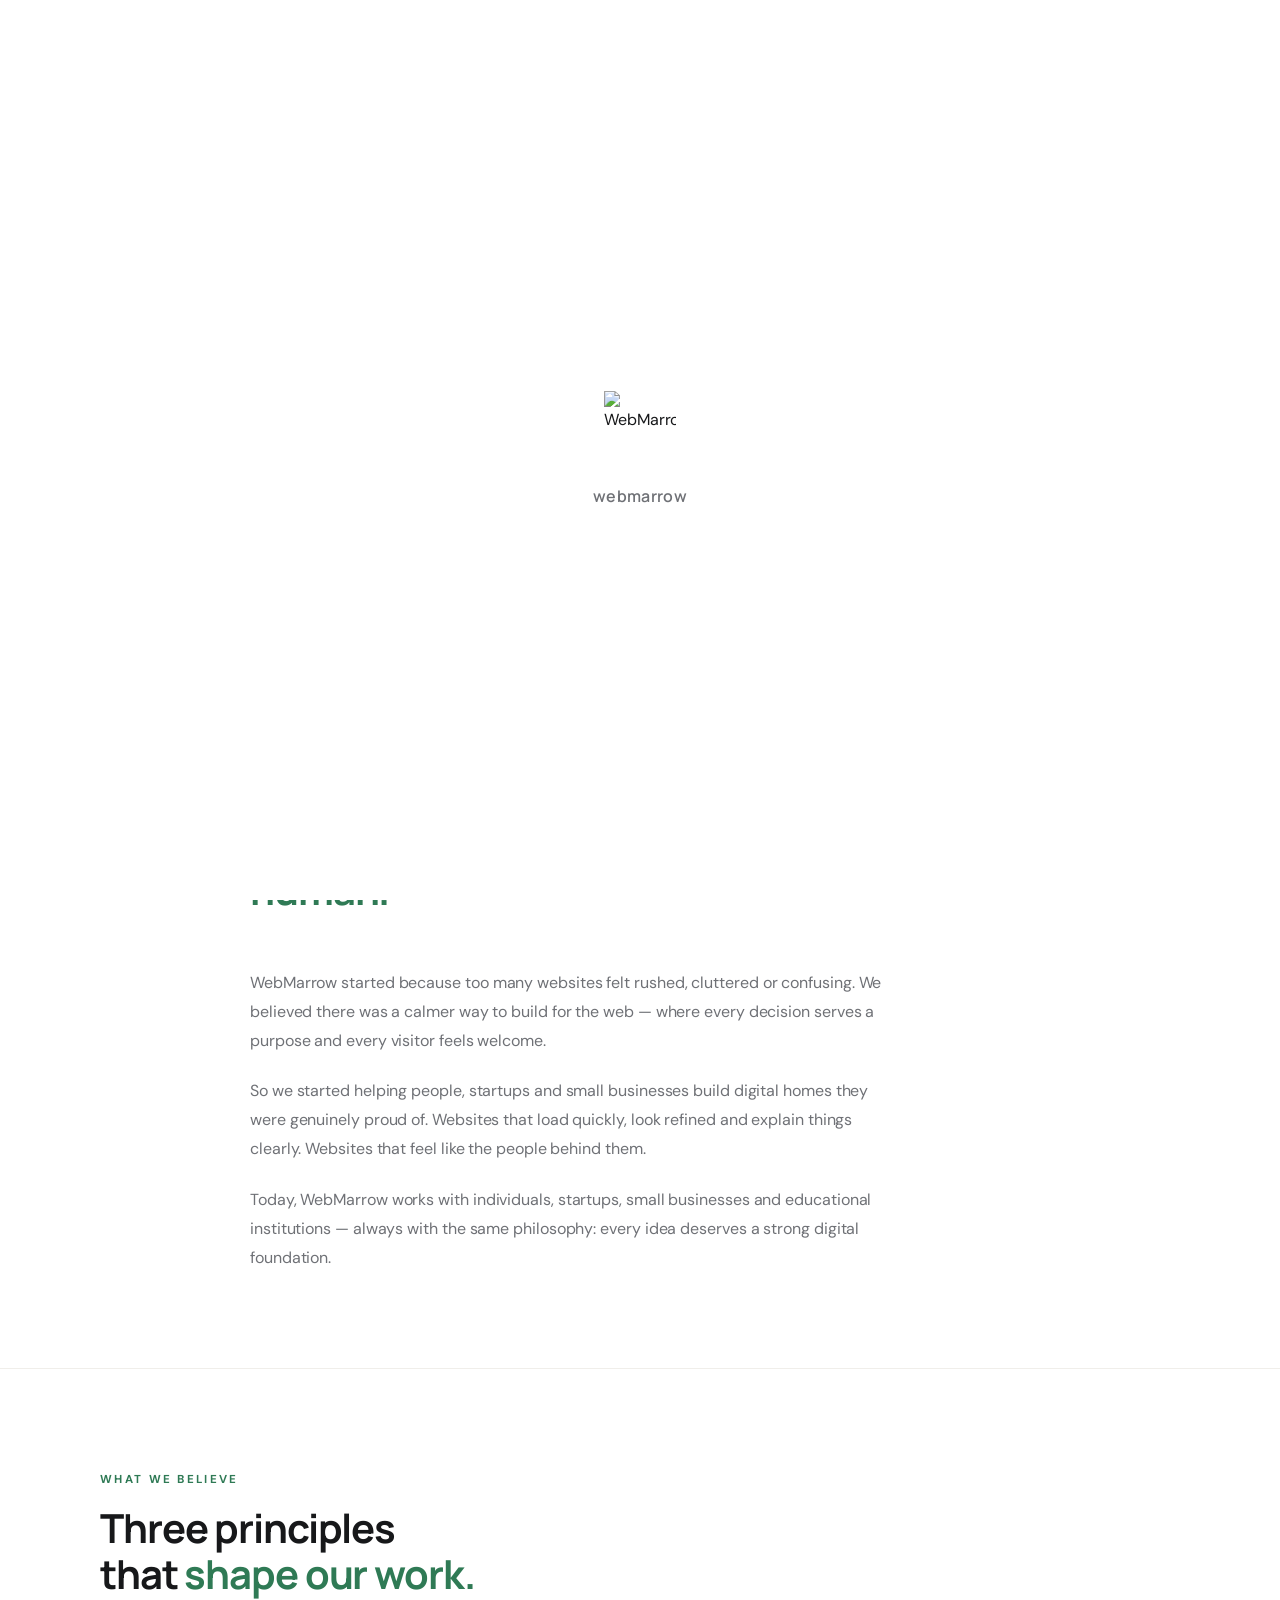
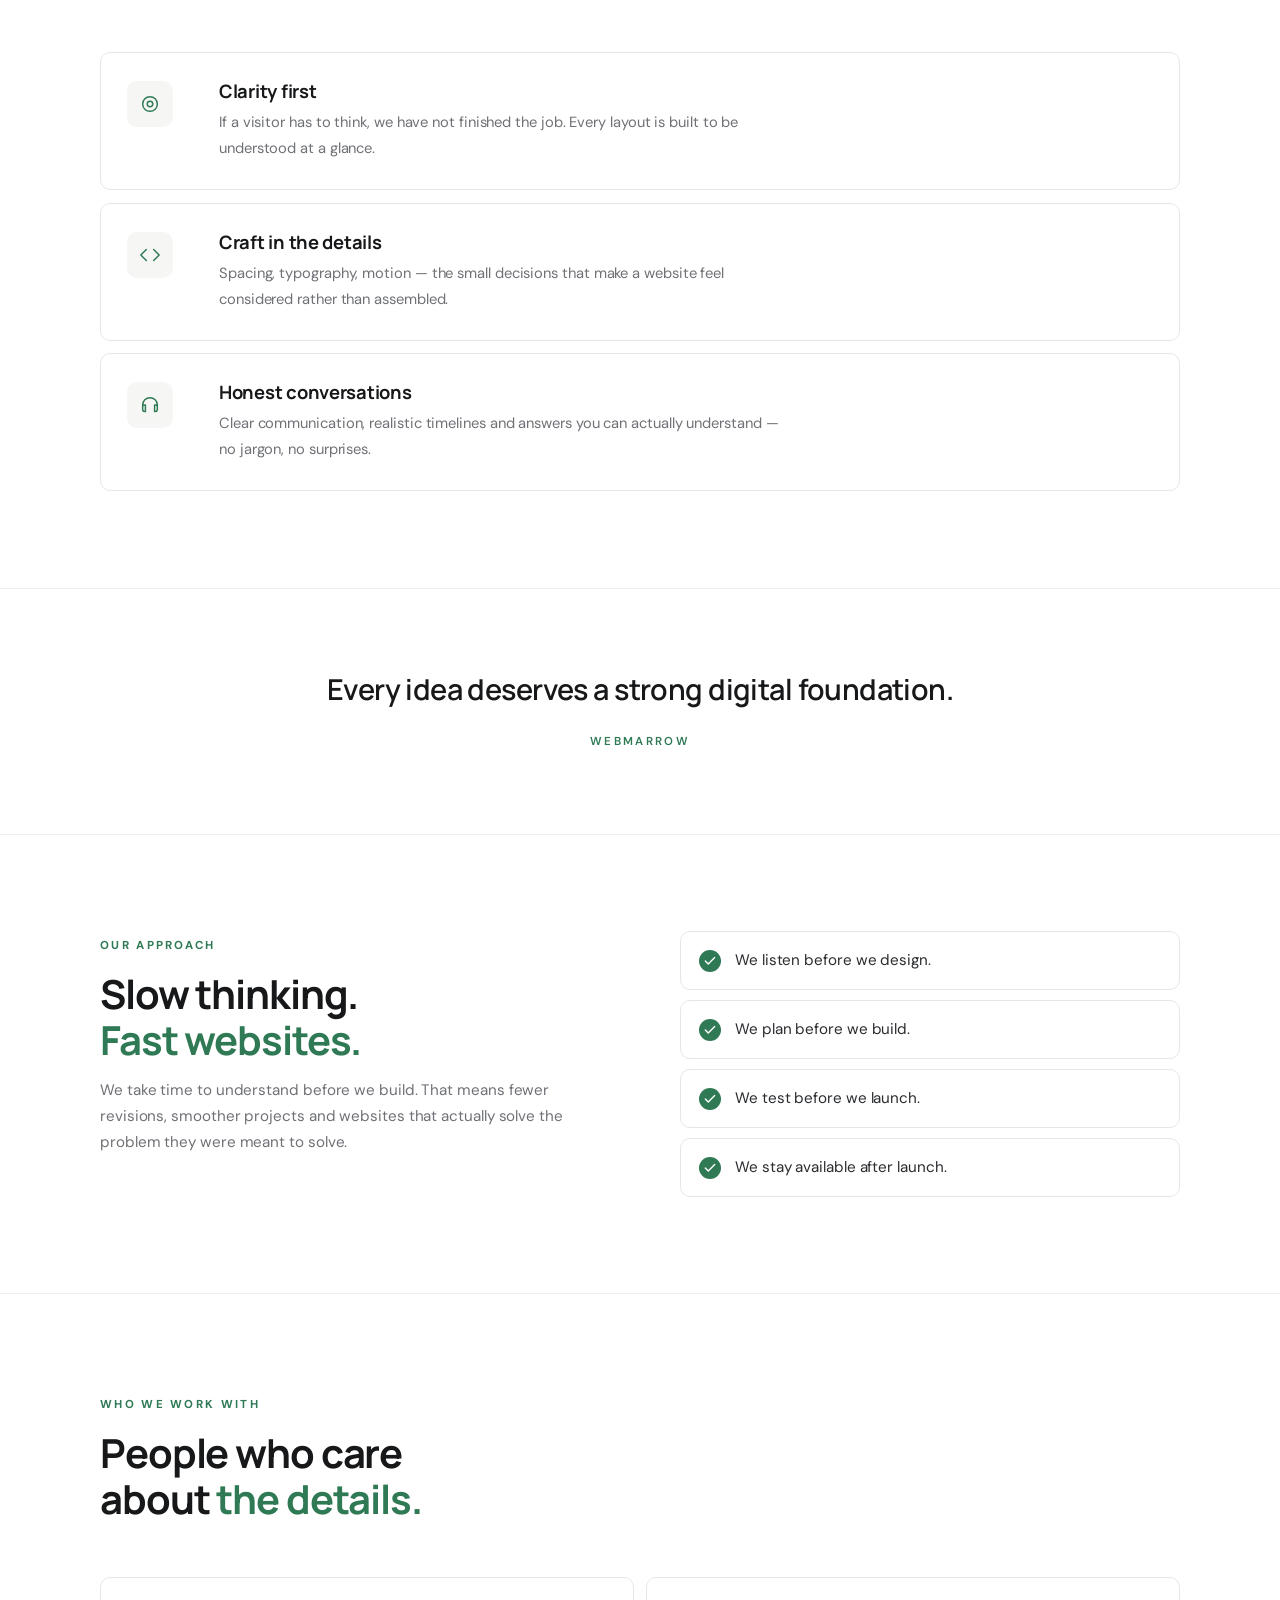
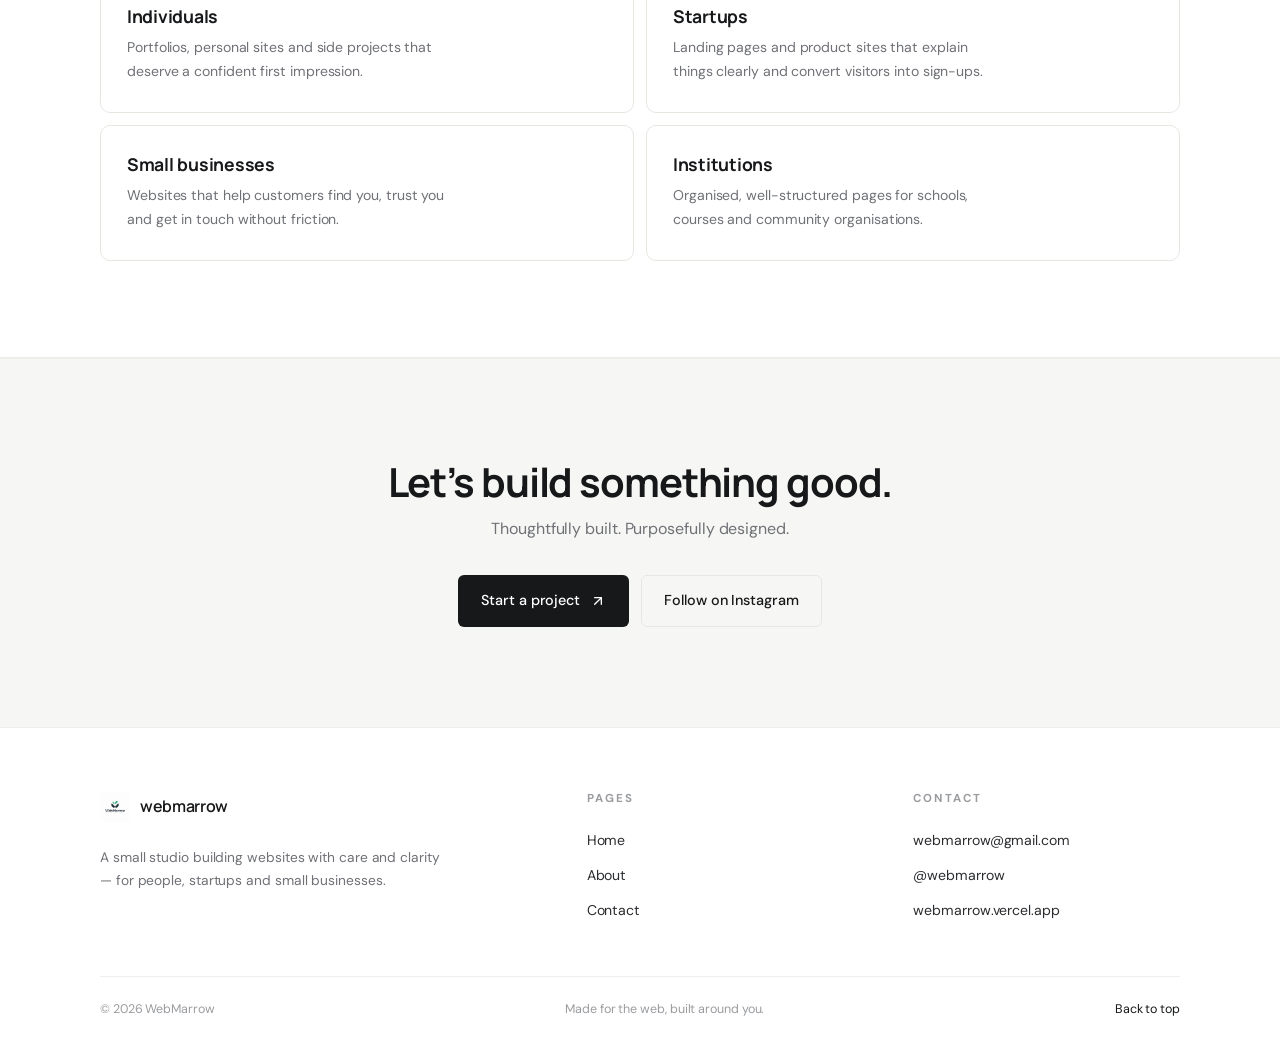
==== commit a0253efd: "Update about.html" ====
--- a/about.html
+++ b/about.html
@@ -3,27 +3,76 @@
 <head>
   <meta charset="utf-8">
   <meta name="viewport" content="width=device-width, initial-scale=1">
-  <meta name="theme-color" content="#fbfaf7">
-
-  <title>About — WebMarrow</title>
-  <meta name="description" content="WebMarrow is a small studio building websites with care and clarity. Learn about our story, values and how we work.">
+  <meta name="theme-color" content="#ffffff">
+
+  <!-- =========================================================
+       PRIMARY SEO
+  ========================================================== -->
+  <title>About — WebMarrow Studio</title>
+  <meta name="description" content="Learn about WebMarrow — a small web design and development studio building modern, responsive websites with care, clarity and honest communication.">
+  <meta name="keywords" content="About WebMarrow, web design studio, web development team, small studio, responsive websites, website redesign">
   <meta name="author" content="WebMarrow">
+  <meta name="robots" content="index, follow, max-image-preview:large, max-snippet:-1, max-video-preview:-1">
+  <meta name="googlebot" content="index, follow">
   <link rel="canonical" href="https://webmarrow.vercel.app/about.html">
 
-  <link rel="icon" href="favicon.ico">
+  <!-- Google Search Console verification -->
+  <meta name="google-site-verification" content="y2KUdk5NLGrxUgulLoxvA0a2y3jQlVPObdNtYkIef2U" />
+
+  <!-- =========================================================
+       ICONS
+  ========================================================== -->
+  <link rel="icon" href="favicon.ico" sizes="any">
   <link rel="apple-touch-icon" href="favicon.ico">
 
+  <!-- =========================================================
+       OPEN GRAPH
+  ========================================================== -->
   <meta property="og:type" content="website">
-  <meta property="og:title" content="About — WebMarrow">
-  <meta property="og:description" content="A small studio building websites with care and clarity.">
+  <meta property="og:site_name" content="WebMarrow">
+  <meta property="og:title" content="About — WebMarrow Studio">
+  <meta property="og:description" content="A small web design and development studio building modern, responsive websites with care.">
   <meta property="og:url" content="https://webmarrow.vercel.app/about.html">
-  <meta property="og:image" content="https://webmarrow.vercel.app/favicon.ico">
-
+  <meta property="og:image" content="https://webmarrow.vercel.app/webmarrow.png">
+  <meta property="og:image:alt" content="WebMarrow studio">
+  <meta property="og:locale" content="en_US">
+
+  <!-- =========================================================
+       TWITTER
+  ========================================================== -->
+  <meta name="twitter:card" content="summary_large_image">
+  <meta name="twitter:title" content="About — WebMarrow Studio">
+  <meta name="twitter:description" content="A small studio building websites with care and clarity.">
+  <meta name="twitter:image" content="https://webmarrow.vercel.app/webmarrow.png">
+
+  <!-- =========================================================
+       FONTS
+  ========================================================== -->
   <link rel="preconnect" href="https://fonts.googleapis.com">
   <link rel="preconnect" href="https://fonts.gstatic.com" crossorigin>
   <link href="https://fonts.googleapis.com/css2?family=DM+Sans:opsz,wght@9..40,400;9..40,500;9..40,600;9..40,700&family=Manrope:wght@500;600;700;800&display=swap" rel="stylesheet">
 
   <link rel="stylesheet" href="style.css">
+
+  <!-- =========================================================
+       STRUCTURED DATA
+  ========================================================== -->
+  <script type="application/ld+json">
+  {
+    "@context": "https://schema.org",
+    "@type": "AboutPage",
+    "name": "About WebMarrow",
+    "url": "https://webmarrow.vercel.app/about.html",
+    "mainEntity": {
+      "@type": "Organization",
+      "name": "WebMarrow",
+      "url": "https://webmarrow.vercel.app",
+      "logo": "https://webmarrow.vercel.app/webmarrow.png",
+      "email": "webmarrow@gmail.com",
+      "sameAs": ["https://instagram.com/webmarrow"]
+    }
+  }
+  </script>
 </head>
 
 <body>
@@ -32,7 +81,7 @@
        PRELOADER
   =========================================================== -->
   <div class="preloader" id="preloader" aria-hidden="true">
-    <img class="preloader-logo" src="favicon.ico" alt="" width="36" height="36">
+    <img class="preloader-logo" src="webmarrow.png" alt="WebMarrow" width="72" height="72">
     <span class="preloader-name">webmarrow</span>
   </div>
 
@@ -43,7 +92,7 @@
     <div class="header-inner">
 
       <a class="brand" href="index.html" aria-label="WebMarrow home">
-        <img class="brand-logo" src="favicon.ico" alt="" width="30" height="30">
+        <img class="brand-logo" src="favicon.ico" alt="WebMarrow" width="30" height="30">
         <span class="brand-name">webmarrow</span>
       </a>
 
@@ -411,7 +460,7 @@
 
       <div class="footer-brand">
         <a class="brand" href="index.html" aria-label="WebMarrow home">
-          <img class="brand-logo" src="favicon.ico" alt=""
+          <img class="brand-logo" src="favicon.ico" alt="WebMarrow"
                width="28" height="28">
           <span class="brand-name">webmarrow</span>
         </a>
--- a/style.css
+++ b/style.css
@@ -1,47 +1,8 @@
 /* ============================================================
    WEBMARROW — STYLE.CSS
    ------------------------------------------------------------
-   A quiet, editorial system. Solid colours only. No gradients.
-   No emojis. No AI-tells. Just type, space and motion.
-   Smoother reveal motion, hover states and transitions.
-   ============================================================ */
-
-/* ============================================================
-   CONTENTS
-   ------------------------------------------------------------
-   01. Fonts
-   02. Reset
-   03. Design tokens
-   04. Base typography
-   05. Layout
-   06. Utilities
-   07. Preloader
-   08. Header & brand
-   09. Navigation
-   10. Mobile navigation
-   11. Buttons
-   12. Eyebrow & section heads
-   13. Hero (home)
-   14. Services
-   15. Process
-   16. FAQ
-   17. Contact
-   18. About hero
-   19. Story
-   20. Values
-   21. Quote
-   22. Approach
-   23. Who we work with
-   24. CTA band
-   25. Footer
-   26. Back to top
-   27. Toast
-   28. Reveal animations
-   29. Keyframes
-   30. Media queries — 1000px
-   31. Media queries — 760px
-   32. Media queries — 520px
-   33. Reduced motion
+   Pure white background. Solid colours. Slow, smooth motion.
+   Cards animate with soft, gradual transitions only.
    ============================================================ */
 
 /* ============================================================
@@ -124,10 +85,7 @@
 }
 
 a:focus-visible,
-button:focus-visible,
-input:focus-visible,
-textarea:focus-visible,
-select:focus-visible {
+button:focus-visible {
   outline: 2px solid var(--green);
   outline-offset: 3px;
   border-radius: 4px;
@@ -137,18 +95,18 @@
    03. DESIGN TOKENS
    ============================================================ */
 :root {
-  --bg: #fbfaf7;
+  --bg: #ffffff;
   --surface: #ffffff;
-  --soft: #f3f1ec;
-  --soft-2: #eceae4;
+  --soft: #f6f6f4;
+  --soft-2: #efefec;
 
   --ink: #17181a;
   --ink-2: #2a2c2f;
   --muted: #6f7176;
   --muted-2: #9a9c9f;
 
-  --line: #e6e3dc;
-  --line-2: #efedE7;
+  --line: #e8e6e1;
+  --line-2: #f0eeea;
 
   --green: #2f7a55;
   --green-dark: #1f5e40;
@@ -161,13 +119,14 @@
   --r-md: 10px;
   --r-lg: 14px;
 
+  /* Motion — slow and smooth */
   --ease: cubic-bezier(0.22, 1, 0.36, 1);
   --ease-out: cubic-bezier(0.16, 1, 0.3, 1);
   --ease-soft: cubic-bezier(0.4, 0, 0.2, 1);
 
-  --t-fast: 0.24s;
-  --t-mid: 0.46s;
-  --t-slow: 0.85s;
+  --t-fast: 0.3s;
+  --t-mid: 0.6s;
+  --t-slow: 1.05s;
 
   --header-h: 76px;
   --wrap: 1080px;
@@ -197,22 +156,11 @@
   color: var(--ink);
 }
 
-h1 {
-  font-size: clamp(2.4rem, 5.2vw, 4.1rem);
-}
-
-h2 {
-  font-size: clamp(1.75rem, 3.4vw, 2.5rem);
-}
-
-h3 {
-  font-size: 1.1rem;
-  letter-spacing: -0.015em;
-}
-
-p {
-  color: var(--muted);
-}
+h1 { font-size: clamp(2.4rem, 5.2vw, 4.1rem); }
+h2 { font-size: clamp(1.75rem, 3.4vw, 2.5rem); }
+h3 { font-size: 1.1rem; letter-spacing: -0.015em; }
+
+p { color: var(--muted); }
 
 em {
   font-style: normal;
@@ -271,7 +219,7 @@
 }
 
 /* ============================================================
-   07. PRELOADER
+   07. PRELOADER  — slow, calm reveal
    ============================================================ */
 .preloader {
   position: fixed;
@@ -280,10 +228,10 @@
   display: grid;
   place-items: center;
   align-content: center;
-  gap: 14px;
+  gap: 20px;
   background: var(--bg);
-  transition: opacity 0.5s var(--ease),
-              visibility 0.5s var(--ease);
+  transition: opacity 1s var(--ease-out),
+              visibility 1s var(--ease-out);
 }
 
 .preloader.is-hidden {
@@ -292,19 +240,39 @@
 }
 
 .preloader-logo {
-  width: 36px;
-  height: 36px;
+  width: 72px;
+  height: 72px;
   object-fit: contain;
-  animation: fadeUp 0.8s var(--ease-out) both;
+  opacity: 0;
+  transform: translateY(14px) scale(0.96);
+  animation: preloadReveal 1.6s var(--ease-out) forwards;
+  animation-delay: 0.15s;
 }
 
 .preloader-name {
   font-family: 'Manrope', sans-serif;
-  font-size: 0.95rem;
+  font-size: 1rem;
   font-weight: 600;
-  letter-spacing: -0.02em;
-  color: var(--ink);
-  animation: fadeUp 0.8s 0.12s var(--ease-out) both;
+  letter-spacing: 0.02em;
+  color: var(--muted);
+  opacity: 0;
+  transform: translateY(10px);
+  animation: preloadReveal 1.6s var(--ease-out) forwards;
+  animation-delay: 0.55s;
+}
+
+@keyframes preloadReveal {
+  0% {
+    opacity: 0;
+    transform: translateY(14px) scale(0.96);
+  }
+  60% {
+    opacity: 1;
+  }
+  100% {
+    opacity: 1;
+    transform: translateY(0) scale(1);
+  }
 }
 
 /* ============================================================
@@ -323,7 +291,7 @@
 }
 
 .site-header.is-scrolled {
-  background: rgba(251, 250, 247, 0.9);
+  background: rgba(255, 255, 255, 0.92);
   backdrop-filter: saturate(160%) blur(10px);
   -webkit-backdrop-filter: saturate(160%) blur(10px);
   border-bottom-color: var(--line-2);
@@ -355,9 +323,7 @@
   transition: opacity var(--t-fast) var(--ease);
 }
 
-.brand:hover {
-  opacity: 0.75;
-}
+.brand:hover { opacity: 0.75; }
 
 .brand-logo {
   width: 30px;
@@ -366,9 +332,7 @@
   border-radius: 6px;
 }
 
-.brand-name {
-  color: var(--ink);
-}
+.brand-name { color: var(--ink); }
 
 /* ============================================================
    09. NAVIGATION
@@ -385,7 +349,7 @@
   color: var(--muted);
   padding: 4px 0;
   position: relative;
-  transition: color var(--t-fast) var(--ease);
+  transition: color var(--t-mid) var(--ease);
 }
 
 .nav-link::after {
@@ -402,14 +366,10 @@
 }
 
 .nav-link:hover,
-.nav-link.is-active {
-  color: var(--ink);
-}
+.nav-link.is-active { color: var(--ink); }
 
 .nav-link:hover::after,
-.nav-link.is-active::after {
-  transform: scaleX(1);
-}
+.nav-link.is-active::after { transform: scaleX(1); }
 
 .nav-cta {
   display: inline-flex;
@@ -441,14 +401,9 @@
   z-index: 0;
 }
 
-.nav-cta > * {
-  position: relative;
-  z-index: 1;
-}
-
-.nav-cta-icon {
-  transition: transform var(--t-mid) var(--ease);
-}
+.nav-cta > * { position: relative; z-index: 1; }
+
+.nav-cta-icon { transition: transform var(--t-mid) var(--ease); }
 
 .nav-cta:hover {
   color: #ffffff;
@@ -460,13 +415,9 @@
   transform-origin: left center;
 }
 
-.nav-cta:hover .nav-cta-icon {
-  transform: translateX(3px);
-}
-
-.nav-cta:active {
-  transform: translateY(1px);
-}
+.nav-cta:hover .nav-cta-icon { transform: translateX(3px); }
+
+.nav-cta:active { transform: translateY(1px); }
 
 /* ============================================================
    10. MOBILE NAVIGATION
@@ -483,9 +434,7 @@
               border-color var(--t-fast) var(--ease);
 }
 
-.nav-toggle:hover {
-  background: var(--soft);
-}
+.nav-toggle:hover { background: var(--soft); }
 
 .nav-toggle span {
   position: absolute;
@@ -500,13 +449,8 @@
               top var(--t-mid) var(--ease);
 }
 
-.nav-toggle span:nth-child(1) {
-  top: 16px;
-}
-
-.nav-toggle span:nth-child(2) {
-  top: 22px;
-}
+.nav-toggle span:nth-child(1) { top: 16px; }
+.nav-toggle span:nth-child(2) { top: 22px; }
 
 .nav-toggle.is-open span:nth-child(1) {
   top: 19px;
@@ -543,11 +487,8 @@
   -webkit-tap-highlight-color: transparent;
 }
 
-.btn .btn-icon {
-  transition: transform var(--t-mid) var(--ease);
-}
-
-/* -- Primary -- */
+.btn .btn-icon { transition: transform var(--t-mid) var(--ease); }
+
 .btn-primary {
   background: var(--ink);
   color: var(--bg);
@@ -558,15 +499,10 @@
   color: #ffffff;
 }
 
-.btn-primary:hover .btn-icon {
-  transform: translate(3px, -3px);
-}
-
-.btn-primary:active {
-  transform: translateY(1px) scale(0.985);
-}
-
-/* -- Ghost -- */
+.btn-primary:hover .btn-icon { transform: translate(3px, -3px); }
+
+.btn-primary:active { transform: translateY(1px) scale(0.985); }
+
 .btn-ghost {
   background: transparent;
   color: var(--ink);
@@ -590,10 +526,7 @@
   z-index: 0;
 }
 
-.btn-ghost > * {
-  position: relative;
-  z-index: 1;
-}
+.btn-ghost > * { position: relative; z-index: 1; }
 
 .btn-ghost:hover,
 .btn-ghost:focus-visible,
@@ -610,20 +543,14 @@
   transform-origin: left center;
 }
 
-.btn-ghost:hover .btn-icon {
-  transform: translateX(4px);
-}
-
-.btn-ghost:active {
-  transform: translateY(1px) scale(0.985);
-}
-
-.btn-full {
-  width: 100%;
-}
-
-/* ============================================================
-   12. HERO (HOME)
+.btn-ghost:hover .btn-icon { transform: translateX(4px); }
+
+.btn-ghost:active { transform: translateY(1px) scale(0.985); }
+
+.btn-full { width: 100%; }
+
+/* ============================================================
+   12. HERO
    ============================================================ */
 .hero {
   padding-top: calc(var(--header-h) + 90px);
@@ -646,13 +573,8 @@
   margin-bottom: 24px;
 }
 
-.hero-title {
-  margin-bottom: 24px;
-}
-
-.hero-title em {
-  color: var(--green);
-}
+.hero-title { margin-bottom: 24px; }
+.hero-title em { color: var(--green); }
 
 .hero-lead {
   max-width: 560px;
@@ -679,7 +601,7 @@
 }
 
 /* ============================================================
-   13. SERVICES
+   13. SERVICES — soft card animations
    ============================================================ */
 .services {
   border-top: 1px solid var(--line-2);
@@ -688,25 +610,31 @@
 .service-list {
   display: grid;
   grid-template-columns: 1fr;
-  gap: 0;
-  border-top: 1px solid var(--line);
+  gap: 12px;
 }
 
 .service-item {
+  position: relative;
   display: grid;
   grid-template-columns: 80px 1fr;
   gap: 32px;
   align-items: start;
-  padding: 36px 0;
-  border-bottom: 1px solid var(--line);
+  padding: 32px 28px;
+  border: 1px solid var(--line);
+  border-radius: var(--r-md);
+  background: var(--bg);
   transition: background var(--t-mid) var(--ease),
-              padding var(--t-mid) var(--ease);
+              border-color var(--t-mid) var(--ease),
+              transform var(--t-mid) var(--ease),
+              box-shadow var(--t-mid) var(--ease);
+  will-change: transform;
 }
 
 .service-item:hover {
   background: var(--soft);
-  padding-left: 16px;
-  padding-right: 16px;
+  border-color: var(--line-2);
+  transform: translateY(-2px);
+  box-shadow: 0 10px 30px -14px rgba(23, 24, 26, 0.08);
 }
 
 .service-num {
@@ -715,12 +643,22 @@
   font-weight: 600;
   color: var(--green);
   letter-spacing: 0.04em;
-  padding-top: 6px;
+  padding-top: 4px;
+  transition: transform var(--t-mid) var(--ease);
+}
+
+.service-item:hover .service-num {
+  transform: translateX(2px);
 }
 
 .service-body h3 {
-  font-size: 1.25rem;
+  font-size: 1.2rem;
   margin-bottom: 8px;
+  transition: color var(--t-mid) var(--ease);
+}
+
+.service-item:hover .service-body h3 {
+  color: var(--green);
 }
 
 .service-body p {
@@ -740,17 +678,26 @@
 .process-list {
   display: grid;
   grid-template-columns: repeat(3, 1fr);
-  gap: 40px;
+  gap: 20px;
 }
 
 .process-step {
-  padding-top: 24px;
-  border-top: 1px solid var(--line);
-  transition: border-color var(--t-mid) var(--ease);
+  padding: 28px 24px;
+  border: 1px solid var(--line);
+  border-radius: var(--r-md);
+  background: var(--bg);
+  transition: background var(--t-mid) var(--ease),
+              border-color var(--t-mid) var(--ease),
+              transform var(--t-mid) var(--ease),
+              box-shadow var(--t-mid) var(--ease);
+  will-change: transform;
 }
 
 .process-step:hover {
-  border-top-color: var(--green);
+  background: var(--soft);
+  border-color: var(--line-2);
+  transform: translateY(-2px);
+  box-shadow: 0 10px 30px -14px rgba(23, 24, 26, 0.08);
 }
 
 .process-num {
@@ -764,9 +711,12 @@
 }
 
 .process-step h3 {
-  font-size: 1.15rem;
+  font-size: 1.1rem;
   margin-bottom: 8px;
-}
+  transition: color var(--t-mid) var(--ease);
+}
+
+.process-step:hover h3 { color: var(--green); }
 
 .process-step p {
   font-size: 0.9rem;
@@ -788,18 +738,30 @@
   align-items: start;
 }
 
-.faq-copy .section-title {
-  margin-bottom: 16px;
-}
+.faq-copy .section-title { margin-bottom: 16px; }
 
 .faq-list {
   display: grid;
-  gap: 0;
-  border-top: 1px solid var(--line);
+  gap: 10px;
 }
 
 .faq-item {
-  border-bottom: 1px solid var(--line);
+  border: 1px solid var(--line);
+  border-radius: var(--r-md);
+  background: var(--bg);
+  transition: border-color var(--t-mid) var(--ease),
+              background var(--t-mid) var(--ease),
+              box-shadow var(--t-mid) var(--ease);
+}
+
+.faq-item:hover {
+  background: var(--soft);
+}
+
+.faq-item.is-open {
+  background: var(--bg);
+  border-color: var(--green);
+  box-shadow: 0 8px 24px -14px rgba(47, 122, 85, 0.25);
 }
 
 .faq-question {
@@ -808,20 +770,15 @@
   justify-content: space-between;
   gap: 16px;
   width: 100%;
-  padding: 22px 0;
+  padding: 20px 22px;
   font-size: 0.95rem;
   font-weight: 500;
   text-align: left;
   color: var(--ink);
-  transition: color var(--t-fast) var(--ease),
-              padding var(--t-mid) var(--ease);
-}
-
-.faq-question:hover {
-  color: var(--green);
-  padding-left: 8px;
-  padding-right: 8px;
-}
+  transition: color var(--t-mid) var(--ease);
+}
+
+.faq-question:hover { color: var(--green); }
 
 .faq-icon {
   position: relative;
@@ -843,15 +800,8 @@
               opacity var(--t-mid) var(--ease);
 }
 
-.faq-icon::before {
-  width: 12px;
-  height: 1.4px;
-}
-
-.faq-icon::after {
-  width: 1.4px;
-  height: 12px;
-}
+.faq-icon::before { width: 12px; height: 1.4px; }
+.faq-icon::after  { width: 1.4px; height: 12px; }
 
 .faq-item.is-open .faq-icon::after {
   transform: translate(-50%, -50%) rotate(90deg);
@@ -865,7 +815,7 @@
 }
 
 .faq-answer p {
-  padding: 0 0 22px;
+  padding: 0 22px 20px;
   font-size: 0.88rem;
   line-height: 1.75;
   color: var(--muted);
@@ -873,7 +823,7 @@
 }
 
 /* ============================================================
-   16. CONTACT
+   16. CONTACT (links only)
    ============================================================ */
 .contact {
   padding: 96px 0;
@@ -887,15 +837,11 @@
   align-items: start;
 }
 
-.contact-copy .section-title {
-  margin-bottom: 18px;
-}
+.contact-copy .section-title { margin-bottom: 18px; }
 
 .contact-details {
-  margin-top: 40px;
-  display: grid;
-  gap: 0;
-  border-top: 1px solid var(--line);
+  display: grid;
+  gap: 12px;
 }
 
 .contact-details li {
@@ -903,14 +849,22 @@
   grid-template-columns: auto 1fr auto;
   align-items: center;
   gap: 16px;
-  padding: 18px 0;
-  border-bottom: 1px solid var(--line);
-  transition: padding var(--t-mid) var(--ease);
+  padding: 18px 20px;
+  border: 1px solid var(--line);
+  border-radius: var(--r-md);
+  background: var(--bg);
+  transition: background var(--t-mid) var(--ease),
+              border-color var(--t-mid) var(--ease),
+              transform var(--t-mid) var(--ease),
+              box-shadow var(--t-mid) var(--ease);
+  will-change: transform;
 }
 
 .contact-details li:hover {
-  padding-left: 8px;
-  padding-right: 8px;
+  background: var(--soft);
+  border-color: var(--line-2);
+  transform: translateY(-2px);
+  box-shadow: 0 10px 30px -14px rgba(23, 24, 26, 0.08);
 }
 
 .contact-icon {
@@ -946,9 +900,7 @@
   transition: color var(--t-fast) var(--ease);
 }
 
-.contact-meta a:hover {
-  color: var(--green);
-}
+.contact-meta a:hover { color: var(--green); }
 
 .copy-btn {
   font-size: 0.72rem;
@@ -971,88 +923,6 @@
   color: #ffffff;
 }
 
-.contact-form {
-  display: grid;
-  gap: 4px;
-  background: var(--surface);
-  border: 1px solid var(--line);
-  border-radius: var(--r-lg);
-  padding: 32px;
-}
-
-.field {
-  display: grid;
-  gap: 6px;
-  margin-bottom: 16px;
-}
-
-.field label {
-  font-size: 0.78rem;
-  font-weight: 500;
-  color: var(--ink-2);
-  letter-spacing: 0.005em;
-}
-
-.field input,
-.field textarea,
-.field select {
-  width: 100%;
-  padding: 12px 0;
-  border: 0;
-  border-bottom: 1px solid var(--line);
-  border-radius: 0;
-  background: transparent;
-  font-size: 0.92rem;
-  color: var(--ink);
-  transition: border-color var(--t-mid) var(--ease);
-}
-
-.field textarea {
-  resize: vertical;
-  min-height: 92px;
-  font-family: inherit;
-}
-
-.field input::placeholder,
-.field textarea::placeholder {
-  color: var(--muted-2);
-}
-
-.field input:focus,
-.field textarea:focus {
-  border-bottom-color: var(--green);
-}
-
-.field input.is-error,
-.field textarea.is-error {
-  border-bottom-color: var(--error);
-}
-
-.field-error {
-  font-size: 0.72rem;
-  color: var(--error);
-  min-height: 14px;
-}
-
-.form-note {
-  font-size: 0.74rem;
-  line-height: 1.6;
-  color: var(--muted-2);
-  margin-top: 10px;
-}
-
-.form-note strong {
-  color: var(--ink-2);
-  font-weight: 500;
-}
-
-.form-status {
-  font-size: 0.78rem;
-  color: var(--green);
-  min-height: 18px;
-  margin-top: 6px;
-}
-
 /* ============================================================
    17. ABOUT HERO
    ============================================================ */
@@ -1093,7 +963,7 @@
 }
 
 /* ============================================================
-   19. VALUES
+   19. VALUES — soft card animations
    ============================================================ */
 .values {
   border-bottom: 1px solid var(--line-2);
@@ -1101,8 +971,8 @@
 
 .value-list {
   display: grid;
-  gap: 0;
-  border-top: 1px solid var(--line);
+  grid-template-columns: 1fr;
+  gap: 12px;
 }
 
 .value-item {
@@ -1110,16 +980,22 @@
   grid-template-columns: 60px 1fr;
   gap: 32px;
   align-items: start;
-  padding: 36px 0;
-  border-bottom: 1px solid var(--line);
+  padding: 28px 26px;
+  border: 1px solid var(--line);
+  border-radius: var(--r-md);
+  background: var(--bg);
   transition: background var(--t-mid) var(--ease),
-              padding var(--t-mid) var(--ease);
+              border-color var(--t-mid) var(--ease),
+              transform var(--t-mid) var(--ease),
+              box-shadow var(--t-mid) var(--ease);
+  will-change: transform;
 }
 
 .value-item:hover {
   background: var(--soft);
-  padding-left: 16px;
-  padding-right: 16px;
+  border-color: var(--line-2);
+  transform: translateY(-2px);
+  box-shadow: 0 10px 30px -14px rgba(23, 24, 26, 0.08);
 }
 
 .value-icon {
@@ -1140,9 +1016,12 @@
 }
 
 .value-body h3 {
-  font-size: 1.2rem;
+  font-size: 1.15rem;
   margin-bottom: 8px;
-}
+  transition: color var(--t-mid) var(--ease);
+}
+
+.value-item:hover .value-body h3 { color: var(--green); }
 
 .value-body p {
   font-size: 0.92rem;
@@ -1201,23 +1080,29 @@
 
 .approach-list {
   display: grid;
-  gap: 0;
-  border-top: 1px solid var(--line);
+  gap: 10px;
 }
 
 .approach-item {
   display: flex;
   align-items: center;
   gap: 14px;
-  padding: 20px 0;
-  border-bottom: 1px solid var(--line);
+  padding: 16px 18px;
+  border: 1px solid var(--line);
+  border-radius: var(--r-md);
+  background: var(--bg);
   font-size: 0.95rem;
   color: var(--ink-2);
-  transition: padding var(--t-mid) var(--ease);
+  transition: background var(--t-mid) var(--ease),
+              border-color var(--t-mid) var(--ease),
+              transform var(--t-mid) var(--ease);
+  will-change: transform;
 }
 
 .approach-item:hover {
-  padding-left: 8px;
+  background: var(--soft);
+  border-color: var(--line-2);
+  transform: translateY(-2px);
 }
 
 .approach-check {
@@ -1229,15 +1114,10 @@
   background: var(--green);
   color: #ffffff;
   flex-shrink: 0;
-  transition: transform var(--t-mid) var(--ease);
-}
-
-.approach-item:hover .approach-check {
-  transform: scale(1.08);
-}
-
-/* ============================================================
-   22. WHO WE WORK WITH
+}
+
+/* ============================================================
+   22. WHO WE WORK WITH — soft card animations
    ============================================================ */
 .who {
   border-bottom: 1px solid var(--line-2);
@@ -1246,34 +1126,35 @@
 .who-list {
   display: grid;
   grid-template-columns: repeat(2, 1fr);
-  gap: 0;
-  border-top: 1px solid var(--line);
+  gap: 12px;
 }
 
 .who-item {
-  padding: 32px 32px 32px 0;
-  border-bottom: 1px solid var(--line);
+  padding: 28px 26px;
+  border: 1px solid var(--line);
+  border-radius: var(--r-md);
+  background: var(--bg);
   transition: background var(--t-mid) var(--ease),
-              padding var(--t-mid) var(--ease);
-}
-
-.who-item:nth-child(odd) {
-  border-right: 1px solid var(--line);
-  padding-right: 40px;
-}
-
-.who-item:nth-child(even) {
-  padding-left: 40px;
+              border-color var(--t-mid) var(--ease),
+              transform var(--t-mid) var(--ease),
+              box-shadow var(--t-mid) var(--ease);
+  will-change: transform;
 }
 
 .who-item:hover {
   background: var(--soft);
+  border-color: var(--line-2);
+  transform: translateY(-2px);
+  box-shadow: 0 10px 30px -14px rgba(23, 24, 26, 0.08);
 }
 
 .who-item h3 {
   font-size: 1.1rem;
-  margin-bottom: 8px;
-}
+  margin-bottom: 10px;
+  transition: color var(--t-mid) var(--ease);
+}
+
+.who-item:hover h3 { color: var(--green); }
 
 .who-item p {
   font-size: 0.88rem;
@@ -1292,9 +1173,7 @@
   text-align: center;
 }
 
-.cta-inner h2 {
-  margin-bottom: 12px;
-}
+.cta-inner h2 { margin-bottom: 12px; }
 
 .cta-inner p {
   font-size: 1rem;
@@ -1375,9 +1254,7 @@
   transition: color var(--t-fast) var(--ease);
 }
 
-.footer-bottom a:hover {
-  color: var(--green);
-}
+.footer-bottom a:hover { color: var(--green); }
 
 /* ============================================================
    25. BACK TO TOP
@@ -1409,9 +1286,7 @@
   transform: translateY(0);
 }
 
-.back-to-top:hover {
-  background: var(--green);
-}
+.back-to-top:hover { background: var(--green); }
 
 /* ============================================================
    26. TOAST
@@ -1440,13 +1315,13 @@
 }
 
 /* ============================================================
-   27. REVEAL ANIMATIONS
+   27. REVEAL ANIMATIONS — slow and smooth
    ============================================================ */
 .reveal {
   opacity: 0;
-  transform: translateY(24px);
-  transition: opacity 1s var(--ease-out),
-              transform 1s var(--ease-out);
+  transform: translateY(28px);
+  transition: opacity 1.15s var(--ease-out),
+              transform 1.15s var(--ease-out);
   will-change: opacity, transform;
 }
 
@@ -1456,21 +1331,7 @@
 }
 
 /* ============================================================
-   28. KEYFRAMES
-   ============================================================ */
-@keyframes fadeUp {
-  from {
-    opacity: 0;
-    transform: translateY(10px);
-  }
-  to {
-    opacity: 1;
-    transform: translateY(0);
-  }
-}
-
-/* ============================================================
-   29. MEDIA QUERIES — 1000px
+   28. MEDIA QUERIES — 1000px
    ============================================================ */
 @media (max-width: 1000px) {
   .footer-top {
@@ -1486,26 +1347,17 @@
   }
 
   .process-list {
-    grid-template-columns: repeat(3, 1fr);
-    gap: 24px;
+    grid-template-columns: repeat(2, 1fr);
+    gap: 16px;
   }
 
   .who-list {
     grid-template-columns: 1fr;
   }
-
-  .who-item:nth-child(odd) {
-    border-right: 0;
-    padding-right: 0;
-  }
-
-  .who-item:nth-child(even) {
-    padding-left: 0;
-  }
-}
-
-/* ============================================================
-   30. MEDIA QUERIES — 760px
+}
+
+/* ============================================================
+   29. MEDIA QUERIES — 760px
    ============================================================ */
 @media (max-width: 760px) {
   :root {
@@ -1547,9 +1399,7 @@
     color: var(--ink);
   }
 
-  .nav-link::after {
-    display: none;
-  }
+  .nav-link::after { display: none; }
 
   .nav-cta {
     margin-top: 16px;
@@ -1557,9 +1407,7 @@
     padding: 14px;
   }
 
-  .nav-toggle {
-    display: block;
-  }
+  .nav-toggle { display: block; }
 
   .hero {
     padding-top: calc(var(--header-h) + 60px);
@@ -1571,37 +1419,22 @@
     align-items: stretch;
   }
 
-  .hero-actions .btn {
-    width: 100%;
-  }
-
-  .section {
-    padding: 64px 0;
-  }
-
-  .section-head {
-    margin-bottom: 40px;
-  }
+  .hero-actions .btn { width: 100%; }
+
+  .section { padding: 64px 0; }
+
+  .section-head { margin-bottom: 40px; }
 
   .service-item,
   .value-item {
     grid-template-columns: 1fr;
     gap: 12px;
-    padding: 28px 0;
-  }
-
-  .process-list {
-    grid-template-columns: 1fr;
-    gap: 32px;
-  }
-
-  .contact {
-    padding: 64px 0;
-  }
-
-  .contact-form {
     padding: 24px 20px;
   }
+
+  .process-list { grid-template-columns: 1fr; gap: 12px; }
+
+  .contact { padding: 64px 0; }
 
   .footer-top {
     grid-template-columns: 1fr;
@@ -1620,13 +1453,8 @@
     bottom: 16px;
   }
 
-  .cta-band {
-    padding: 64px 0;
-  }
-
-  .quote-section {
-    padding: 56px 0;
-  }
+  .cta-band { padding: 64px 0; }
+  .quote-section { padding: 56px 0; }
 
   .about-hero {
     padding-top: calc(var(--header-h) + 60px);
@@ -1635,21 +1463,12 @@
 }
 
 /* ============================================================
-   31. MEDIA QUERIES — 520px
+   30. MEDIA QUERIES — 520px
    ============================================================ */
 @media (max-width: 520px) {
-  .hero-title {
-    font-size: 2.15rem;
-  }
-
-  .brand-name {
-    font-size: 0.95rem;
-  }
-
-  .brand-logo {
-    width: 26px;
-    height: 26px;
-  }
+  .hero-title { font-size: 2.15rem; }
+  .brand-name { font-size: 0.95rem; }
+  .brand-logo { width: 26px; height: 26px; }
 
   .contact-details li {
     grid-template-columns: auto 1fr;
@@ -1666,13 +1485,11 @@
     align-items: stretch;
   }
 
-  .cta-actions .btn {
-    width: 100%;
-  }
-}
-
-/* ============================================================
-   32. REDUCED MOTION
+  .cta-actions .btn { width: 100%; }
+}
+
+/* ============================================================
+   31. REDUCED MOTION
    ============================================================ */
 @media (prefers-reduced-motion: reduce) {
   *,
